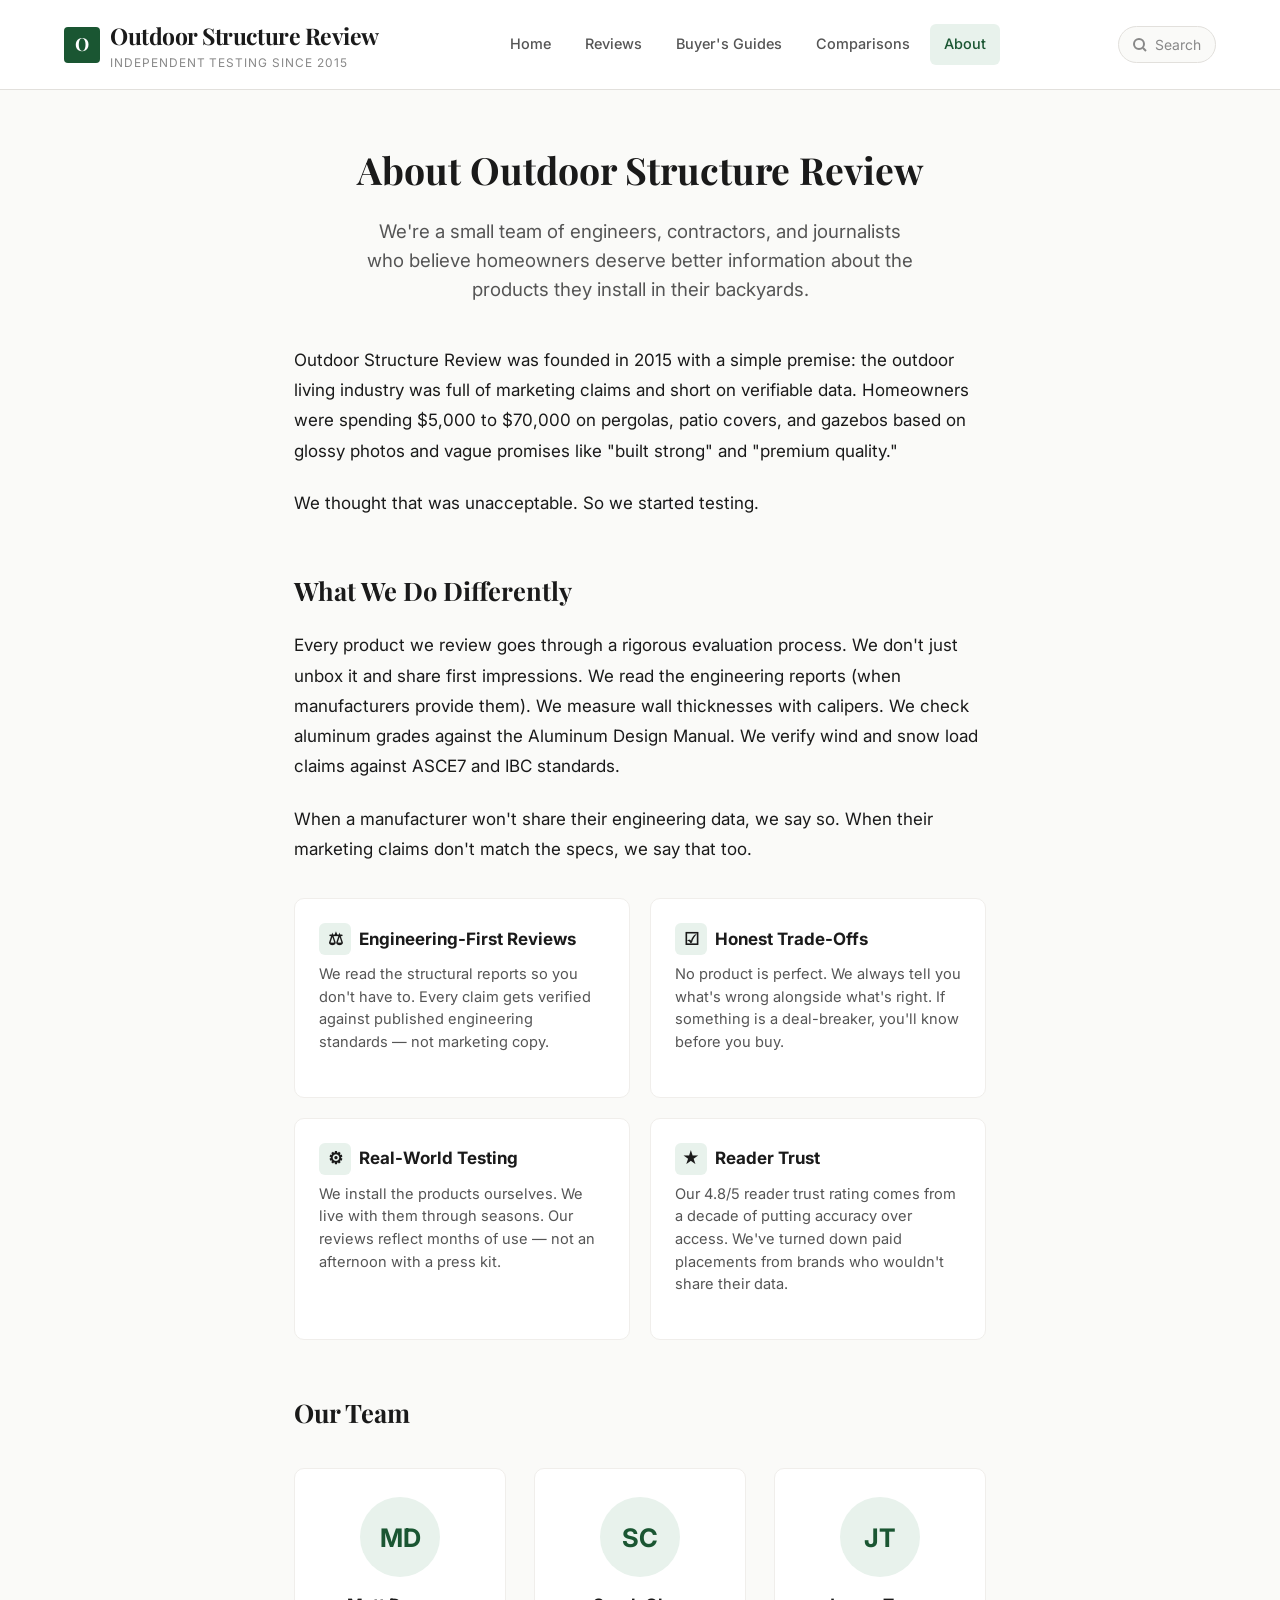
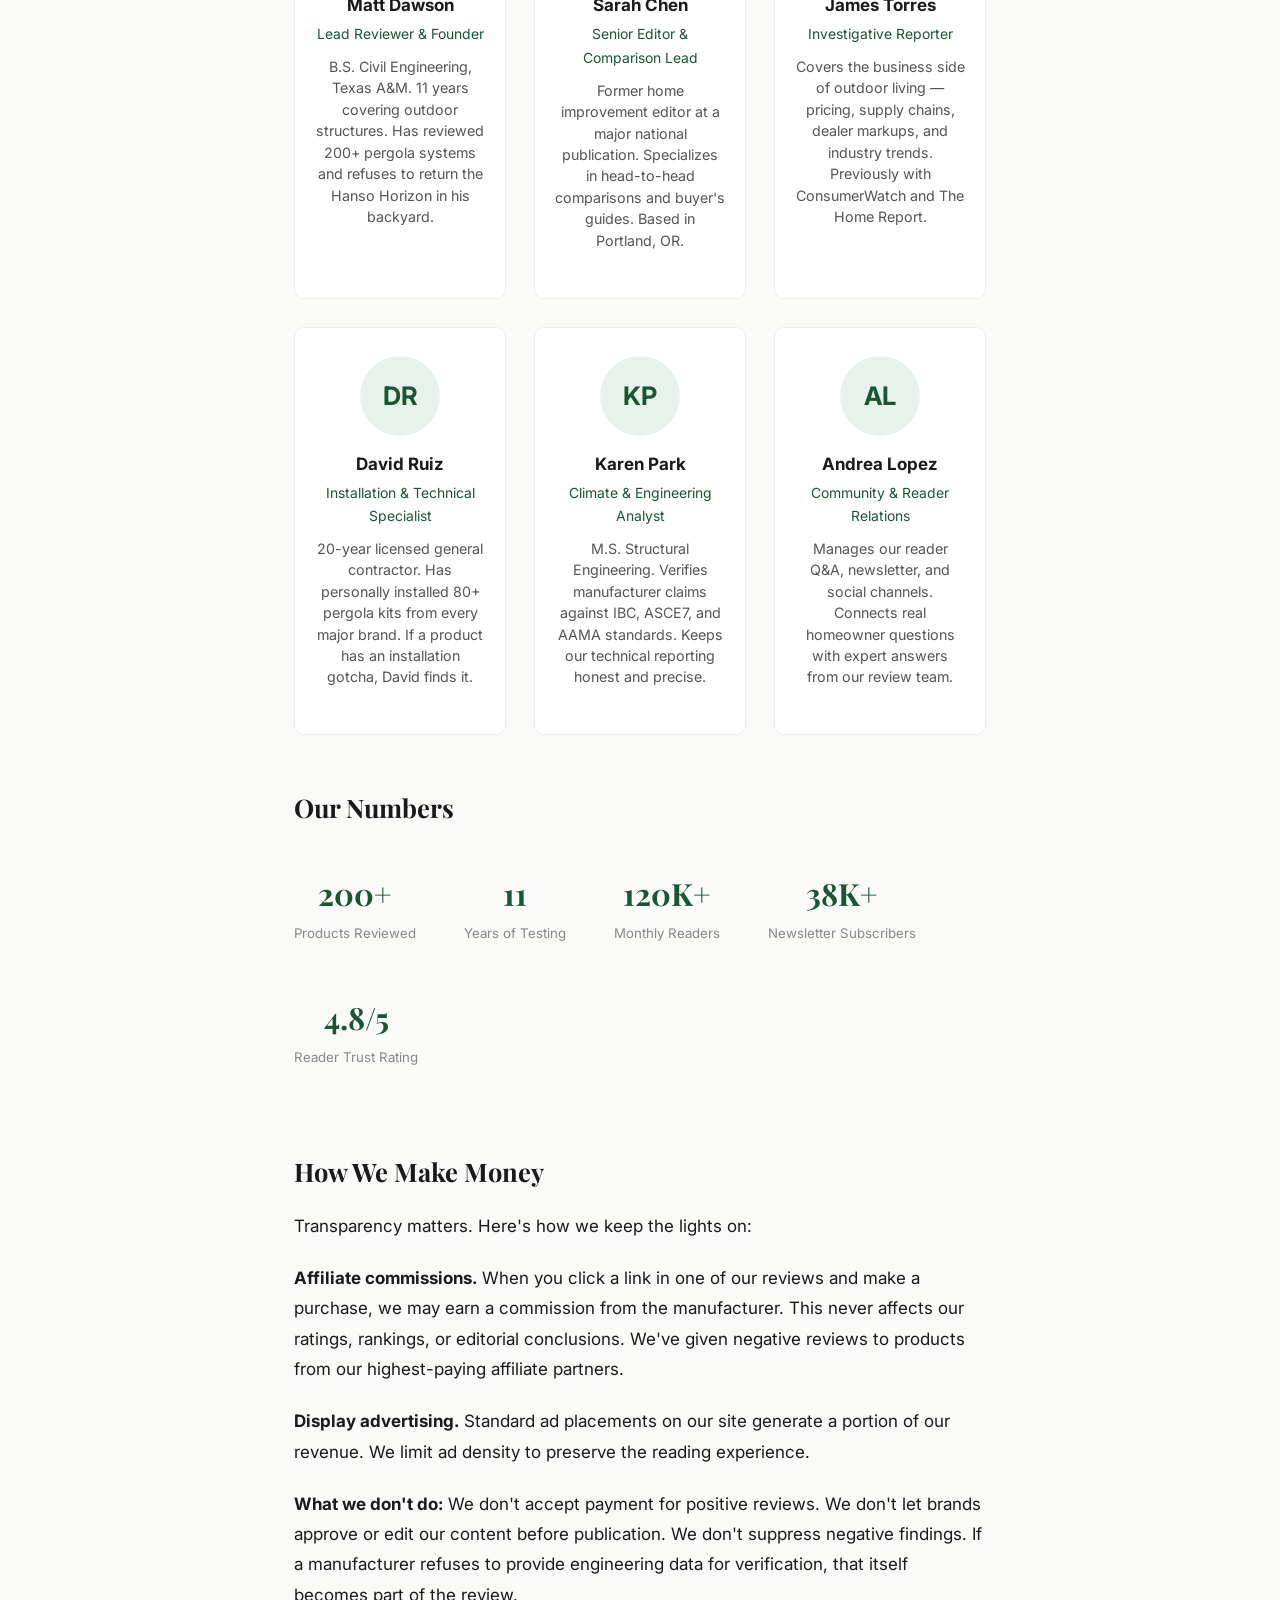
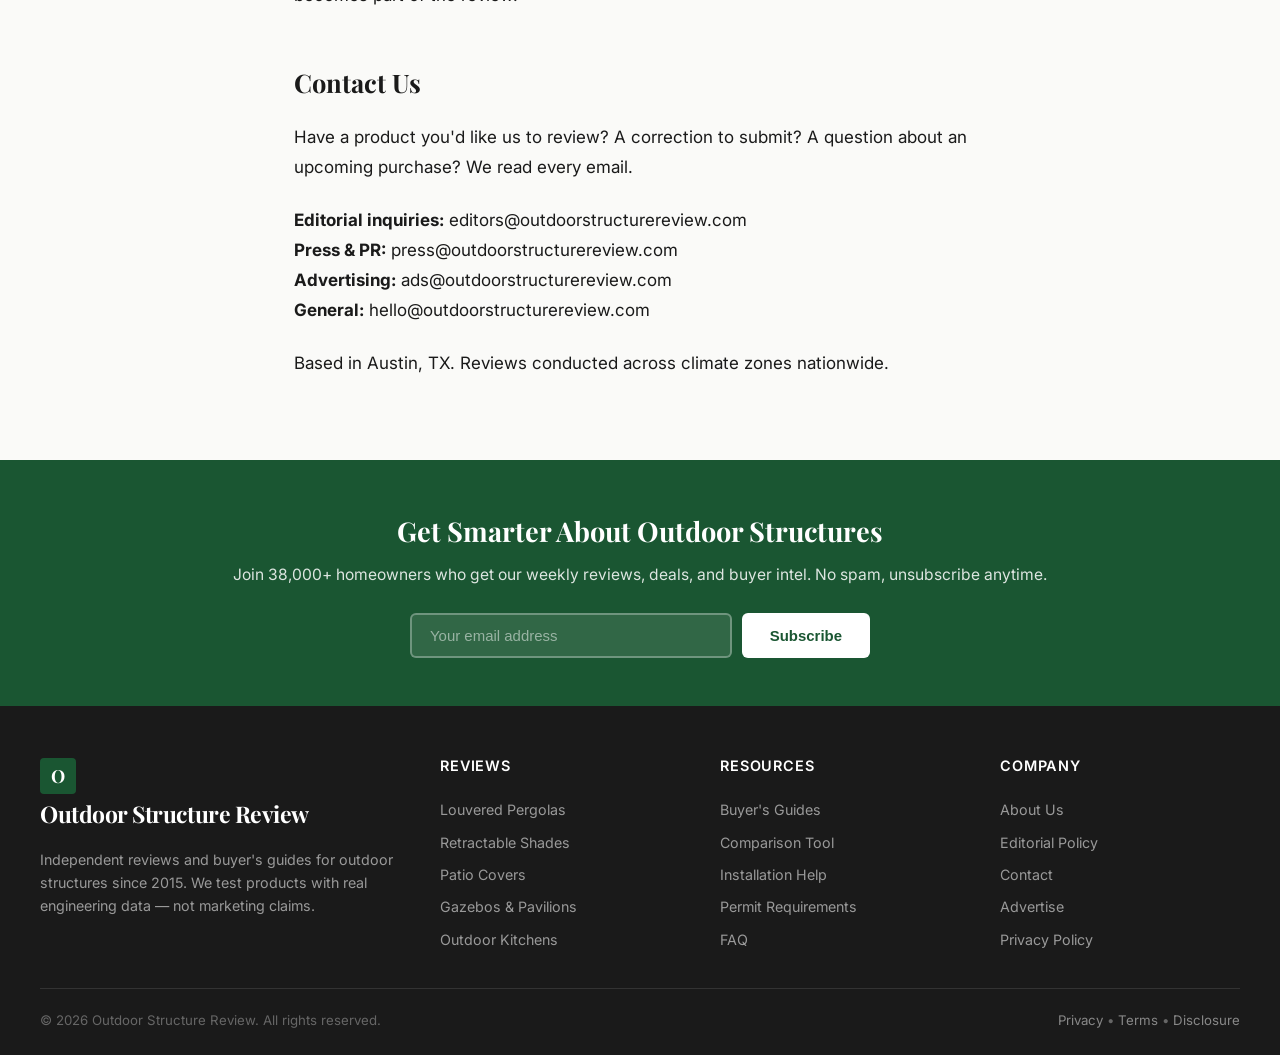
==== about.html @ 2ea015c8 "Hanso Horizon advertorial website" ====
<!DOCTYPE html>
<html lang="en">
<head>
  <meta charset="UTF-8">
  <meta name="viewport" content="width=device-width, initial-scale=1.0">
  <title>About Us — Outdoor Structure Review</title>
  <meta name="description" content="Meet the team behind Outdoor Structure Review. Independent outdoor structure testing and reviews since 2015.">
  <link rel="preconnect" href="https://fonts.googleapis.com">
  <link rel="preconnect" href="https://fonts.gstatic.com" crossorigin>
  <link href="https://fonts.googleapis.com/css2?family=Inter:wght@400;500;600;700&family=Playfair+Display:wght@700;800&display=swap" rel="stylesheet">
  <link rel="stylesheet" href="css/style.css">
  <link rel="icon" href="data:image/svg+xml,<svg xmlns='http://www.w3.org/2000/svg' viewBox='0 0 100 100'><rect width='100' height='100' rx='12' fill='%231a5632'/><text x='50' y='68' font-family='Georgia' font-size='55' font-weight='700' fill='white' text-anchor='middle'>O</text></svg>">
</head>
<body>

<!-- ===== HEADER ===== -->
<header class="site-header">
  <div class="header-top">
    <a href="index.html" class="logo">
      <div class="logo-icon">O</div>
      <div>
        <div class="logo-text">Outdoor Structure Review</div>
        <div class="logo-tagline">Independent Testing Since 2015</div>
      </div>
    </a>
    <nav class="nav-main">
      <a href="index.html">Home</a>
      <a href="reviews/horizon-launch-early-review.html">Reviews</a>
      <a href="#">Buyer's Guides</a>
      <a href="#">Comparisons</a>
      <a href="about.html" class="active">About</a>
    </nav>
    <div class="nav-search">
      <svg width="14" height="14" fill="none" stroke="currentColor" stroke-width="2"><circle cx="6" cy="6" r="5"/><line x1="10" y1="10" x2="13" y2="13"/></svg>
      Search
    </div>
    <button class="hamburger" aria-label="Menu">
      <span></span><span></span><span></span>
    </button>
  </div>
</header>

<!-- ===== PAGE CONTENT ===== -->
<div class="page-header">
  <h1>About Outdoor Structure Review</h1>
  <p class="subtitle">We're a small team of engineers, contractors, and journalists who believe homeowners deserve better information about the products they install in their backyards.</p>
</div>

<div class="page-body">

  <p>Outdoor Structure Review was founded in 2015 with a simple premise: the outdoor living industry was full of marketing claims and short on verifiable data. Homeowners were spending $5,000 to $70,000 on pergolas, patio covers, and gazebos based on glossy photos and vague promises like "built strong" and "premium quality."</p>

  <p>We thought that was unacceptable. So we started testing.</p>

  <h2>What We Do Differently</h2>

  <p>Every product we review goes through a rigorous evaluation process. We don't just unbox it and share first impressions. We read the engineering reports (when manufacturers provide them). We measure wall thicknesses with calipers. We check aluminum grades against the Aluminum Design Manual. We verify wind and snow load claims against ASCE7 and IBC standards.</p>

  <p>When a manufacturer won't share their engineering data, we say so. When their marketing claims don't match the specs, we say that too.</p>

  <div class="values-grid">
    <div class="value-card">
      <h3><div class="value-icon">&#9878;</div> Engineering-First Reviews</h3>
      <p>We read the structural reports so you don't have to. Every claim gets verified against published engineering standards — not marketing copy.</p>
    </div>
    <div class="value-card">
      <h3><div class="value-icon">&#9745;</div> Honest Trade-Offs</h3>
      <p>No product is perfect. We always tell you what's wrong alongside what's right. If something is a deal-breaker, you'll know before you buy.</p>
    </div>
    <div class="value-card">
      <h3><div class="value-icon">&#9881;</div> Real-World Testing</h3>
      <p>We install the products ourselves. We live with them through seasons. Our reviews reflect months of use — not an afternoon with a press kit.</p>
    </div>
    <div class="value-card">
      <h3><div class="value-icon">&#9733;</div> Reader Trust</h3>
      <p>Our 4.8/5 reader trust rating comes from a decade of putting accuracy over access. We've turned down paid placements from brands who wouldn't share their data.</p>
    </div>
  </div>

  <h2>Our Team</h2>

  <div class="team-grid">
    <div class="team-card">
      <div class="team-avatar">MD</div>
      <h3>Matt Dawson</h3>
      <div class="role">Lead Reviewer &amp; Founder</div>
      <p>B.S. Civil Engineering, Texas A&M. 11 years covering outdoor structures. Has reviewed 200+ pergola systems and refuses to return the Hanso Horizon in his backyard.</p>
    </div>
    <div class="team-card">
      <div class="team-avatar">SC</div>
      <h3>Sarah Chen</h3>
      <div class="role">Senior Editor &amp; Comparison Lead</div>
      <p>Former home improvement editor at a major national publication. Specializes in head-to-head comparisons and buyer's guides. Based in Portland, OR.</p>
    </div>
    <div class="team-card">
      <div class="team-avatar">JT</div>
      <h3>James Torres</h3>
      <div class="role">Investigative Reporter</div>
      <p>Covers the business side of outdoor living — pricing, supply chains, dealer markups, and industry trends. Previously with ConsumerWatch and The Home Report.</p>
    </div>
    <div class="team-card">
      <div class="team-avatar">DR</div>
      <h3>David Ruiz</h3>
      <div class="role">Installation &amp; Technical Specialist</div>
      <p>20-year licensed general contractor. Has personally installed 80+ pergola kits from every major brand. If a product has an installation gotcha, David finds it.</p>
    </div>
    <div class="team-card">
      <div class="team-avatar">KP</div>
      <h3>Karen Park</h3>
      <div class="role">Climate &amp; Engineering Analyst</div>
      <p>M.S. Structural Engineering. Verifies manufacturer claims against IBC, ASCE7, and AAMA standards. Keeps our technical reporting honest and precise.</p>
    </div>
    <div class="team-card">
      <div class="team-avatar">AL</div>
      <h3>Andrea Lopez</h3>
      <div class="role">Community &amp; Reader Relations</div>
      <p>Manages our reader Q&A, newsletter, and social channels. Connects real homeowner questions with expert answers from our review team.</p>
    </div>
  </div>

  <h2>Our Numbers</h2>

  <div class="trust-bar" style="padding: 20px 0 30px; justify-content: flex-start;">
    <div class="trust-item">
      <div class="trust-number">200+</div>
      <div class="trust-label">Products Reviewed</div>
    </div>
    <div class="trust-item">
      <div class="trust-number">11</div>
      <div class="trust-label">Years of Testing</div>
    </div>
    <div class="trust-item">
      <div class="trust-number">120K+</div>
      <div class="trust-label">Monthly Readers</div>
    </div>
    <div class="trust-item">
      <div class="trust-number">38K+</div>
      <div class="trust-label">Newsletter Subscribers</div>
    </div>
    <div class="trust-item">
      <div class="trust-number">4.8/5</div>
      <div class="trust-label">Reader Trust Rating</div>
    </div>
  </div>

  <h2>How We Make Money</h2>

  <p>Transparency matters. Here's how we keep the lights on:</p>

  <p><strong>Affiliate commissions.</strong> When you click a link in one of our reviews and make a purchase, we may earn a commission from the manufacturer. This never affects our ratings, rankings, or editorial conclusions. We've given negative reviews to products from our highest-paying affiliate partners.</p>

  <p><strong>Display advertising.</strong> Standard ad placements on our site generate a portion of our revenue. We limit ad density to preserve the reading experience.</p>

  <p><strong>What we don't do:</strong> We don't accept payment for positive reviews. We don't let brands approve or edit our content before publication. We don't suppress negative findings. If a manufacturer refuses to provide engineering data for verification, that itself becomes part of the review.</p>

  <h2>Contact Us</h2>

  <p>Have a product you'd like us to review? A correction to submit? A question about an upcoming purchase? We read every email.</p>

  <p><strong>Editorial inquiries:</strong> editors@outdoorstructurereview.com<br>
  <strong>Press &amp; PR:</strong> press@outdoorstructurereview.com<br>
  <strong>Advertising:</strong> ads@outdoorstructurereview.com<br>
  <strong>General:</strong> hello@outdoorstructurereview.com</p>

  <p>Based in Austin, TX. Reviews conducted across climate zones nationwide.</p>

</div>

<!-- ===== NEWSLETTER ===== -->
<section class="newsletter-banner">
  <h2>Get Smarter About Outdoor Structures</h2>
  <p>Join 38,000+ homeowners who get our weekly reviews, deals, and buyer intel. No spam, unsubscribe anytime.</p>
  <form class="newsletter-form" onsubmit="return false;">
    <input type="email" placeholder="Your email address">
    <button type="submit">Subscribe</button>
  </form>
</section>

<!-- ===== FOOTER ===== -->
<footer class="site-footer">
  <div class="footer-grid">
    <div class="footer-col footer-about">
      <a href="index.html" class="logo">
        <div class="logo-icon">O</div>
        <div class="logo-text">Outdoor Structure Review</div>
      </a>
      <p>Independent reviews and buyer's guides for outdoor structures since 2015. We test products with real engineering data — not marketing claims.</p>
    </div>
    <div class="footer-col">
      <h4>Reviews</h4>
      <a href="reviews/horizon-launch-early-review.html">Louvered Pergolas</a>
      <a href="#">Retractable Shades</a>
      <a href="#">Patio Covers</a>
      <a href="#">Gazebos &amp; Pavilions</a>
      <a href="#">Outdoor Kitchens</a>
    </div>
    <div class="footer-col">
      <h4>Resources</h4>
      <a href="#">Buyer's Guides</a>
      <a href="#">Comparison Tool</a>
      <a href="#">Installation Help</a>
      <a href="#">Permit Requirements</a>
      <a href="#">FAQ</a>
    </div>
    <div class="footer-col">
      <h4>Company</h4>
      <a href="about.html">About Us</a>
      <a href="#">Editorial Policy</a>
      <a href="#">Contact</a>
      <a href="#">Advertise</a>
      <a href="#">Privacy Policy</a>
    </div>
  </div>
  <div class="footer-bottom">
    <span>&copy; 2026 Outdoor Structure Review. All rights reserved.</span>
    <span>
      <a href="#">Privacy</a> &bull;
      <a href="#">Terms</a> &bull;
      <a href="#">Disclosure</a>
    </span>
  </div>
</footer>

</body>
</html>
---- css/style.css ----
/* ===== RESET & BASE ===== */
*, *::before, *::after { box-sizing: border-box; margin: 0; padding: 0; }

:root {
  --color-bg: #fafaf8;
  --color-surface: #ffffff;
  --color-text: #1a1a1a;
  --color-text-secondary: #555;
  --color-text-muted: #888;
  --color-accent: #1a5632;
  --color-accent-light: #e8f2ec;
  --color-accent-hover: #124025;
  --color-border: #e2e0dc;
  --color-border-light: #f0eeeb;
  --color-highlight: #f5f0e6;
  --color-red: #c0392b;
  --font-heading: 'Playfair Display', Georgia, 'Times New Roman', serif;
  --font-body: 'Inter', -apple-system, BlinkMacSystemFont, 'Segoe UI', sans-serif;
  --font-mono: 'JetBrains Mono', 'Fira Code', monospace;
  --max-width: 1200px;
  --content-width: 740px;
  --radius: 6px;
  --shadow-sm: 0 1px 3px rgba(0,0,0,0.06);
  --shadow-md: 0 4px 12px rgba(0,0,0,0.08);
  --shadow-lg: 0 8px 30px rgba(0,0,0,0.1);
  --transition: 0.2s ease;
}

html { font-size: 17px; scroll-behavior: smooth; }

body {
  font-family: var(--font-body);
  color: var(--color-text);
  background: var(--color-bg);
  line-height: 1.7;
  -webkit-font-smoothing: antialiased;
}

a { color: var(--color-accent); text-decoration: none; transition: color var(--transition); }
a:hover { color: var(--color-accent-hover); }

img { max-width: 100%; height: auto; display: block; }

/* ===== HEADER / NAV ===== */
.site-header {
  background: var(--color-surface);
  border-bottom: 1px solid var(--color-border);
  position: sticky;
  top: 0;
  z-index: 100;
}

.header-top {
  max-width: var(--max-width);
  margin: 0 auto;
  display: flex;
  align-items: center;
  justify-content: space-between;
  padding: 16px 24px;
}

.logo {
  display: flex;
  align-items: center;
  gap: 10px;
  text-decoration: none;
  color: var(--color-text);
}

.logo-icon {
  width: 36px;
  height: 36px;
  background: var(--color-accent);
  border-radius: 4px;
  display: flex;
  align-items: center;
  justify-content: center;
  color: white;
  font-weight: 700;
  font-size: 18px;
  font-family: var(--font-heading);
}

.logo-text {
  font-family: var(--font-heading);
  font-size: 1.35rem;
  font-weight: 700;
  letter-spacing: -0.02em;
}

.logo-tagline {
  font-size: 0.7rem;
  color: var(--color-text-muted);
  text-transform: uppercase;
  letter-spacing: 0.08em;
  margin-top: -2px;
}

.nav-main {
  display: flex;
  align-items: center;
  gap: 6px;
}

.nav-main a {
  color: var(--color-text-secondary);
  font-size: 0.85rem;
  font-weight: 500;
  padding: 8px 14px;
  border-radius: var(--radius);
  transition: all var(--transition);
}

.nav-main a:hover,
.nav-main a.active {
  color: var(--color-accent);
  background: var(--color-accent-light);
}

.nav-search {
  display: flex;
  align-items: center;
  gap: 8px;
  background: var(--color-bg);
  border: 1px solid var(--color-border);
  border-radius: 20px;
  padding: 6px 14px;
  font-size: 0.82rem;
  color: var(--color-text-muted);
  cursor: pointer;
  transition: border-color var(--transition);
}

.nav-search:hover { border-color: var(--color-accent); }

.hamburger {
  display: none;
  background: none;
  border: none;
  cursor: pointer;
  padding: 8px;
}

.hamburger span {
  display: block;
  width: 22px;
  height: 2px;
  background: var(--color-text);
  margin: 5px 0;
  transition: all var(--transition);
}

/* category bar */
.category-bar {
  background: var(--color-surface);
  border-bottom: 1px solid var(--color-border-light);
}

.category-bar-inner {
  max-width: var(--max-width);
  margin: 0 auto;
  padding: 0 24px;
  display: flex;
  gap: 0;
  overflow-x: auto;
}

.category-bar a {
  font-size: 0.78rem;
  font-weight: 500;
  color: var(--color-text-muted);
  padding: 10px 16px;
  white-space: nowrap;
  border-bottom: 2px solid transparent;
  transition: all var(--transition);
}

.category-bar a:hover,
.category-bar a.active {
  color: var(--color-accent);
  border-bottom-color: var(--color-accent);
}

/* ===== HERO / FEATURED ===== */
.hero {
  max-width: var(--max-width);
  margin: 0 auto;
  padding: 40px 24px;
}

.hero-grid {
  display: grid;
  grid-template-columns: 1.4fr 1fr;
  gap: 24px;
}

.hero-main {
  position: relative;
  border-radius: 12px;
  overflow: hidden;
  cursor: pointer;
  background: #2a2a2a;
  min-height: 440px;
}

.hero-main .hero-img {
  width: 100%;
  height: 100%;
  object-fit: cover;
  position: absolute;
  top: 0;
  left: 0;
  opacity: 0.7;
  transition: opacity var(--transition);
}

.hero-main:hover .hero-img { opacity: 0.6; }

.hero-main .hero-content {
  position: relative;
  z-index: 1;
  padding: 40px 36px;
  display: flex;
  flex-direction: column;
  justify-content: flex-end;
  height: 100%;
  color: white;
}

.hero-badge {
  display: inline-block;
  background: var(--color-red);
  color: white;
  font-size: 0.68rem;
  font-weight: 700;
  text-transform: uppercase;
  letter-spacing: 0.08em;
  padding: 4px 10px;
  border-radius: 3px;
  margin-bottom: 14px;
  width: fit-content;
}

.hero-badge.green { background: var(--color-accent); }

.hero-main h2 {
  font-family: var(--font-heading);
  font-size: 1.85rem;
  line-height: 1.25;
  margin-bottom: 12px;
  font-weight: 700;
}

.hero-main p {
  font-size: 0.92rem;
  opacity: 0.9;
  line-height: 1.5;
  max-width: 500px;
}

.hero-meta {
  margin-top: 14px;
  font-size: 0.78rem;
  opacity: 0.7;
}

.hero-sidebar {
  display: flex;
  flex-direction: column;
  gap: 24px;
}

.hero-card {
  position: relative;
  border-radius: 12px;
  overflow: hidden;
  cursor: pointer;
  background: #2a2a2a;
  flex: 1;
  min-height: 200px;
}

.hero-card .hero-img {
  width: 100%;
  height: 100%;
  object-fit: cover;
  position: absolute;
  top: 0;
  left: 0;
  opacity: 0.65;
  transition: opacity var(--transition);
}

.hero-card:hover .hero-img { opacity: 0.55; }

.hero-card .hero-content {
  position: relative;
  z-index: 1;
  padding: 24px;
  display: flex;
  flex-direction: column;
  justify-content: flex-end;
  height: 100%;
  color: white;
}

.hero-card h3 {
  font-family: var(--font-heading);
  font-size: 1.15rem;
  line-height: 1.3;
  font-weight: 700;
}

.hero-card .hero-meta {
  margin-top: 8px;
  font-size: 0.75rem;
}

/* ===== SECTION HEADERS ===== */
.section-header {
  max-width: var(--max-width);
  margin: 0 auto;
  padding: 40px 24px 20px;
  display: flex;
  align-items: center;
  justify-content: space-between;
}

.section-header h2 {
  font-family: var(--font-heading);
  font-size: 1.5rem;
  font-weight: 700;
}

.section-header a {
  font-size: 0.82rem;
  font-weight: 600;
}

/* ===== ARTICLE CARDS GRID ===== */
.articles-grid {
  max-width: var(--max-width);
  margin: 0 auto;
  padding: 0 24px 40px;
  display: grid;
  grid-template-columns: repeat(3, 1fr);
  gap: 24px;
}

.article-card {
  background: var(--color-surface);
  border-radius: 10px;
  overflow: hidden;
  border: 1px solid var(--color-border-light);
  transition: all var(--transition);
  cursor: pointer;
}

.article-card:hover {
  box-shadow: var(--shadow-md);
  transform: translateY(-2px);
}

.article-card-img {
  width: 100%;
  height: 200px;
  object-fit: cover;
  background: linear-gradient(135deg, #e8e6e1, #d5d2cc);
}

.article-card-body {
  padding: 20px;
}

.article-card-category {
  font-size: 0.72rem;
  font-weight: 600;
  text-transform: uppercase;
  letter-spacing: 0.06em;
  color: var(--color-accent);
  margin-bottom: 8px;
}

.article-card-body h3 {
  font-family: var(--font-heading);
  font-size: 1.08rem;
  line-height: 1.35;
  margin-bottom: 8px;
  color: var(--color-text);
  font-weight: 700;
}

.article-card-body p {
  font-size: 0.84rem;
  color: var(--color-text-secondary);
  line-height: 1.55;
  margin-bottom: 12px;
}

.article-card-meta {
  display: flex;
  align-items: center;
  gap: 12px;
  font-size: 0.75rem;
  color: var(--color-text-muted);
}

.article-card-meta .author-avatar {
  width: 28px;
  height: 28px;
  border-radius: 50%;
  background: var(--color-accent-light);
  display: flex;
  align-items: center;
  justify-content: center;
  font-size: 0.7rem;
  font-weight: 600;
  color: var(--color-accent);
}

/* ===== NEWSLETTER BANNER ===== */
.newsletter-banner {
  background: var(--color-accent);
  color: white;
  padding: 48px 24px;
  text-align: center;
}

.newsletter-banner h2 {
  font-family: var(--font-heading);
  font-size: 1.6rem;
  margin-bottom: 8px;
}

.newsletter-banner p {
  font-size: 0.92rem;
  opacity: 0.85;
  margin-bottom: 24px;
}

.newsletter-form {
  display: flex;
  gap: 10px;
  justify-content: center;
  max-width: 460px;
  margin: 0 auto;
}

.newsletter-form input {
  flex: 1;
  padding: 12px 18px;
  border: 2px solid rgba(255,255,255,0.3);
  border-radius: var(--radius);
  background: rgba(255,255,255,0.1);
  color: white;
  font-size: 0.88rem;
  outline: none;
  transition: border-color var(--transition);
}

.newsletter-form input::placeholder { color: rgba(255,255,255,0.5); }
.newsletter-form input:focus { border-color: white; }

.newsletter-form button {
  padding: 12px 28px;
  background: white;
  color: var(--color-accent);
  border: none;
  border-radius: var(--radius);
  font-weight: 600;
  font-size: 0.88rem;
  cursor: pointer;
  transition: all var(--transition);
}

.newsletter-form button:hover { background: var(--color-highlight); }

/* ===== TRUST BAR ===== */
.trust-bar {
  max-width: var(--max-width);
  margin: 0 auto;
  padding: 32px 24px;
  display: flex;
  justify-content: center;
  gap: 48px;
  flex-wrap: wrap;
}

.trust-item {
  text-align: center;
}

.trust-item .trust-number {
  font-family: var(--font-heading);
  font-size: 1.8rem;
  font-weight: 700;
  color: var(--color-accent);
}

.trust-item .trust-label {
  font-size: 0.78rem;
  color: var(--color-text-muted);
  margin-top: 2px;
}

/* ===== FOOTER ===== */
.site-footer {
  background: #1a1a1a;
  color: #ccc;
  padding: 48px 24px 24px;
}

.footer-grid {
  max-width: var(--max-width);
  margin: 0 auto;
  display: grid;
  grid-template-columns: 1.5fr 1fr 1fr 1fr;
  gap: 40px;
  padding-bottom: 32px;
  border-bottom: 1px solid #333;
}

.footer-col h4 {
  color: white;
  font-size: 0.85rem;
  font-weight: 600;
  text-transform: uppercase;
  letter-spacing: 0.06em;
  margin-bottom: 16px;
}

.footer-col p {
  font-size: 0.84rem;
  line-height: 1.6;
  color: #999;
}

.footer-col a {
  display: block;
  color: #999;
  font-size: 0.84rem;
  padding: 4px 0;
  transition: color var(--transition);
}

.footer-col a:hover { color: white; }

.footer-about .logo {
  margin-bottom: 12px;
}

.footer-about .logo .logo-icon { background: var(--color-accent); }
.footer-about .logo .logo-text { color: white; }

.footer-bottom {
  max-width: var(--max-width);
  margin: 0 auto;
  padding-top: 20px;
  display: flex;
  justify-content: space-between;
  align-items: center;
  font-size: 0.78rem;
  color: #666;
}

.footer-bottom a { color: #888; }
.footer-bottom a:hover { color: white; }

/* ===== ARTICLE PAGE ===== */
.article-header {
  max-width: var(--content-width);
  margin: 0 auto;
  padding: 48px 24px 0;
}

.article-breadcrumb {
  font-size: 0.78rem;
  color: var(--color-text-muted);
  margin-bottom: 20px;
}

.article-breadcrumb a { color: var(--color-text-muted); }
.article-breadcrumb a:hover { color: var(--color-accent); }

.article-category-tag {
  display: inline-block;
  background: var(--color-accent-light);
  color: var(--color-accent);
  font-size: 0.72rem;
  font-weight: 700;
  text-transform: uppercase;
  letter-spacing: 0.06em;
  padding: 5px 12px;
  border-radius: 3px;
  margin-bottom: 16px;
}

.article-header h1 {
  font-family: var(--font-heading);
  font-size: 2.4rem;
  line-height: 1.2;
  font-weight: 700;
  margin-bottom: 18px;
  letter-spacing: -0.01em;
}

.article-subtitle {
  font-size: 1.15rem;
  color: var(--color-text-secondary);
  line-height: 1.5;
  margin-bottom: 24px;
}

.article-author-bar {
  display: flex;
  align-items: center;
  gap: 14px;
  padding: 20px 0;
  border-top: 1px solid var(--color-border-light);
  border-bottom: 1px solid var(--color-border-light);
  margin-bottom: 32px;
}

.article-author-avatar {
  width: 48px;
  height: 48px;
  border-radius: 50%;
  background: var(--color-accent-light);
  display: flex;
  align-items: center;
  justify-content: center;
  font-weight: 700;
  color: var(--color-accent);
  font-size: 1rem;
}

.article-author-info .name {
  font-weight: 600;
  font-size: 0.92rem;
}

.article-author-info .details {
  font-size: 0.8rem;
  color: var(--color-text-muted);
}

.article-share {
  margin-left: auto;
  display: flex;
  gap: 8px;
}

.share-btn {
  width: 36px;
  height: 36px;
  border-radius: 50%;
  border: 1px solid var(--color-border);
  display: flex;
  align-items: center;
  justify-content: center;
  color: var(--color-text-muted);
  font-size: 0.8rem;
  cursor: pointer;
  transition: all var(--transition);
  background: none;
}

.share-btn:hover {
  border-color: var(--color-accent);
  color: var(--color-accent);
  background: var(--color-accent-light);
}

/* Article body content */
.article-body {
  max-width: var(--content-width);
  margin: 0 auto;
  padding: 0 24px 60px;
}

.article-body p {
  margin-bottom: 1.3em;
  font-size: 1rem;
  line-height: 1.78;
}

.article-body h2 {
  font-family: var(--font-heading);
  font-size: 1.65rem;
  margin-top: 2.5em;
  margin-bottom: 0.7em;
  font-weight: 700;
  line-height: 1.25;
}

.article-body h3 {
  font-family: var(--font-heading);
  font-size: 1.25rem;
  margin-top: 2em;
  margin-bottom: 0.5em;
  font-weight: 700;
}

.article-body ul, .article-body ol {
  margin-bottom: 1.3em;
  padding-left: 1.5em;
}

.article-body li {
  margin-bottom: 0.5em;
  line-height: 1.65;
}

.article-body strong { font-weight: 600; }

.article-body blockquote {
  border-left: 3px solid var(--color-accent);
  padding: 16px 24px;
  margin: 1.5em 0;
  background: var(--color-accent-light);
  border-radius: 0 var(--radius) var(--radius) 0;
  font-style: italic;
  color: var(--color-text-secondary);
}

/* tables */
.article-body table {
  width: 100%;
  border-collapse: collapse;
  margin: 1.5em 0;
  font-size: 0.88rem;
}

.article-body thead { background: var(--color-accent); color: white; }
.article-body th {
  padding: 12px 14px;
  text-align: left;
  font-weight: 600;
  font-size: 0.82rem;
}

.article-body td {
  padding: 11px 14px;
  border-bottom: 1px solid var(--color-border-light);
}

.article-body tbody tr:hover { background: var(--color-accent-light); }
.article-body tbody tr:nth-child(even) { background: var(--color-bg); }
.article-body tbody tr:nth-child(even):hover { background: var(--color-accent-light); }

.winner-cell { color: var(--color-accent); font-weight: 600; }

/* image placeholders */
.article-img {
  width: 100%;
  border-radius: 10px;
  margin: 1.5em 0 0.5em;
  overflow: hidden;
  background: linear-gradient(135deg, #e8e6e1, #d5d2cc);
  border: 1px solid var(--color-border-light);
}

.article-img .img-placeholder {
  display: flex;
  align-items: center;
  justify-content: center;
  min-height: 320px;
  padding: 40px;
  text-align: center;
  color: #888;
  font-size: 0.88rem;
  font-style: italic;
}

.article-img-caption {
  font-size: 0.82rem;
  color: var(--color-text-muted);
  font-style: italic;
  margin-bottom: 1.5em;
  line-height: 1.5;
}

/* CTA boxes */
.article-cta {
  background: var(--color-accent);
  color: white;
  padding: 28px 32px;
  border-radius: 10px;
  margin: 2em 0;
  text-align: center;
}

.article-cta a {
  color: white;
  font-weight: 700;
  font-size: 1.05rem;
  text-decoration: underline;
  text-underline-offset: 4px;
}

.article-cta a:hover { opacity: 0.85; }

.article-cta p {
  margin-bottom: 0.5em !important;
  font-size: 0.88rem !important;
  opacity: 0.85;
}

/* disclosure */
.article-disclosure {
  background: var(--color-highlight);
  border: 1px solid var(--color-border);
  border-radius: var(--radius);
  padding: 20px 24px;
  margin: 2em 0;
  font-size: 0.84rem;
  color: var(--color-text-secondary);
  line-height: 1.6;
}

/* author bio at end */
.author-bio {
  display: flex;
  gap: 20px;
  align-items: flex-start;
  background: var(--color-surface);
  border: 1px solid var(--color-border);
  border-radius: 10px;
  padding: 28px;
  margin-top: 2em;
}

.author-bio-avatar {
  width: 72px;
  height: 72px;
  border-radius: 50%;
  background: var(--color-accent-light);
  display: flex;
  align-items: center;
  justify-content: center;
  font-weight: 700;
  color: var(--color-accent);
  font-size: 1.3rem;
  flex-shrink: 0;
}

.author-bio h4 {
  font-size: 1rem;
  margin-bottom: 4px;
}

.author-bio p {
  font-size: 0.86rem !important;
  color: var(--color-text-secondary);
  line-height: 1.55 !important;
  margin-bottom: 0 !important;
}

/* ===== ABOUT PAGE ===== */
.page-header {
  max-width: var(--content-width);
  margin: 0 auto;
  padding: 48px 24px 0;
  text-align: center;
}

.page-header h1 {
  font-family: var(--font-heading);
  font-size: 2.2rem;
  margin-bottom: 16px;
}

.page-header .subtitle {
  font-size: 1.1rem;
  color: var(--color-text-secondary);
  line-height: 1.55;
  max-width: 560px;
  margin: 0 auto;
}

.page-body {
  max-width: var(--content-width);
  margin: 0 auto;
  padding: 40px 24px 60px;
}

.page-body p {
  margin-bottom: 1.3em;
  line-height: 1.78;
}

.page-body h2 {
  font-family: var(--font-heading);
  font-size: 1.5rem;
  margin-top: 2em;
  margin-bottom: 0.7em;
}

.team-grid {
  display: grid;
  grid-template-columns: repeat(3, 1fr);
  gap: 28px;
  margin: 2em 0;
}

.team-card {
  text-align: center;
  padding: 28px 20px;
  background: var(--color-surface);
  border: 1px solid var(--color-border-light);
  border-radius: 10px;
}

.team-avatar {
  width: 80px;
  height: 80px;
  border-radius: 50%;
  background: var(--color-accent-light);
  display: flex;
  align-items: center;
  justify-content: center;
  font-weight: 700;
  color: var(--color-accent);
  font-size: 1.5rem;
  margin: 0 auto 14px;
}

.team-card h3 { font-size: 1rem; margin-bottom: 2px; }
.team-card .role { font-size: 0.82rem; color: var(--color-accent); margin-bottom: 10px; }
.team-card p { font-size: 0.84rem; color: var(--color-text-secondary); line-height: 1.5; }

/* values */
.values-grid {
  display: grid;
  grid-template-columns: repeat(2, 1fr);
  gap: 20px;
  margin: 2em 0;
}

.value-card {
  padding: 24px;
  background: var(--color-surface);
  border: 1px solid var(--color-border-light);
  border-radius: 10px;
}

.value-card h3 {
  font-size: 1rem;
  margin-bottom: 8px;
  display: flex;
  align-items: center;
  gap: 8px;
}

.value-icon {
  width: 32px;
  height: 32px;
  border-radius: 6px;
  background: var(--color-accent-light);
  display: flex;
  align-items: center;
  justify-content: center;
  font-size: 1rem;
}

.value-card p { font-size: 0.86rem; color: var(--color-text-secondary); line-height: 1.55; }

/* ===== RESPONSIVE ===== */
@media (max-width: 900px) {
  .hero-grid {
    grid-template-columns: 1fr;
  }

  .hero-sidebar {
    flex-direction: row;
  }

  .hero-card { min-height: 160px; }

  .articles-grid {
    grid-template-columns: repeat(2, 1fr);
  }

  .footer-grid {
    grid-template-columns: repeat(2, 1fr);
  }

  .team-grid {
    grid-template-columns: repeat(2, 1fr);
  }
}

@media (max-width: 650px) {
  html { font-size: 16px; }

  .nav-main, .nav-search { display: none; }
  .hamburger { display: block; }

  .category-bar-inner { padding: 0 16px; }

  .hero { padding: 24px 16px; }
  .hero-main { min-height: 300px; }
  .hero-main h2 { font-size: 1.45rem; }

  .hero-sidebar { flex-direction: column; }

  .articles-grid {
    grid-template-columns: 1fr;
    padding: 0 16px 32px;
  }

  .article-header { padding: 32px 16px 0; }
  .article-header h1 { font-size: 1.75rem; }
  .article-body { padding: 0 16px 40px; }

  .newsletter-form { flex-direction: column; }

  .footer-grid { grid-template-columns: 1fr; gap: 28px; }
  .footer-bottom { flex-direction: column; gap: 8px; text-align: center; }

  .team-grid { grid-template-columns: 1fr; }
  .values-grid { grid-template-columns: 1fr; }

  .trust-bar { gap: 28px; }

  .article-author-bar { flex-wrap: wrap; }
  .article-share { margin-left: 0; }
}
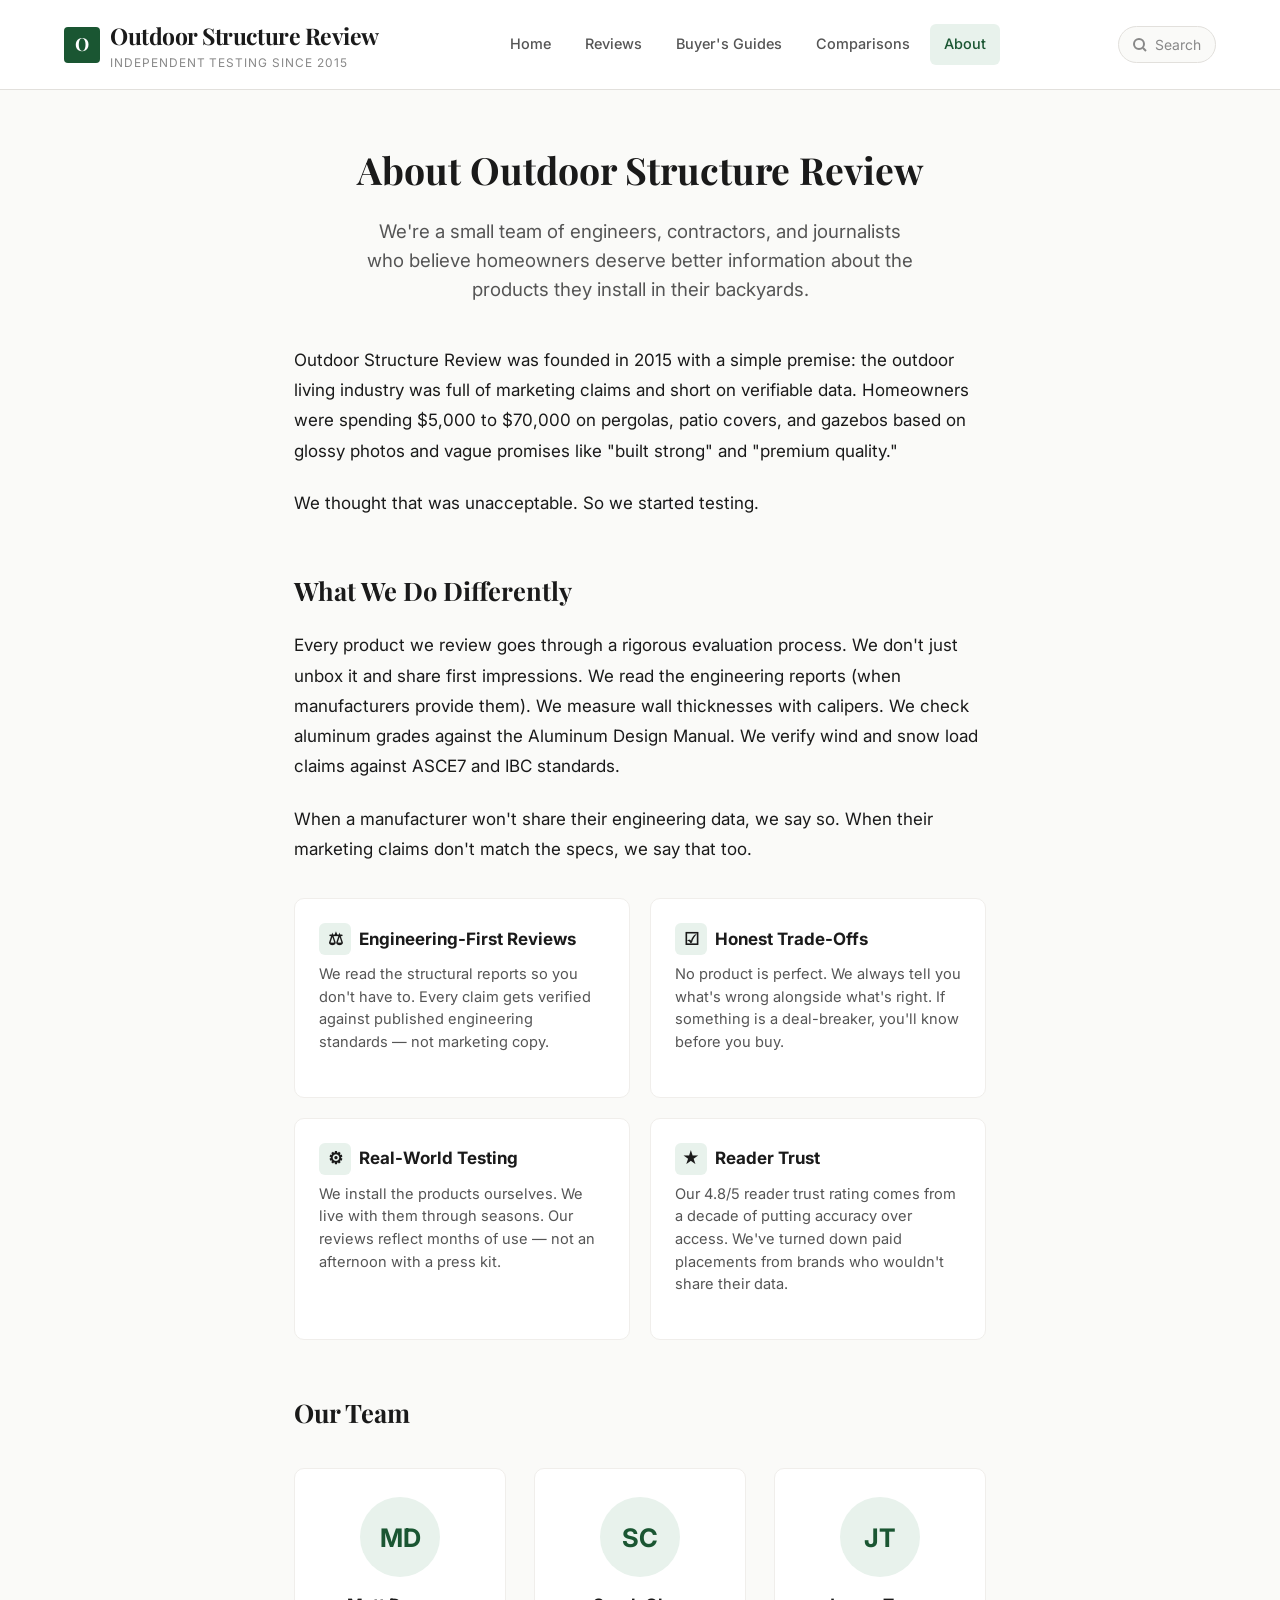
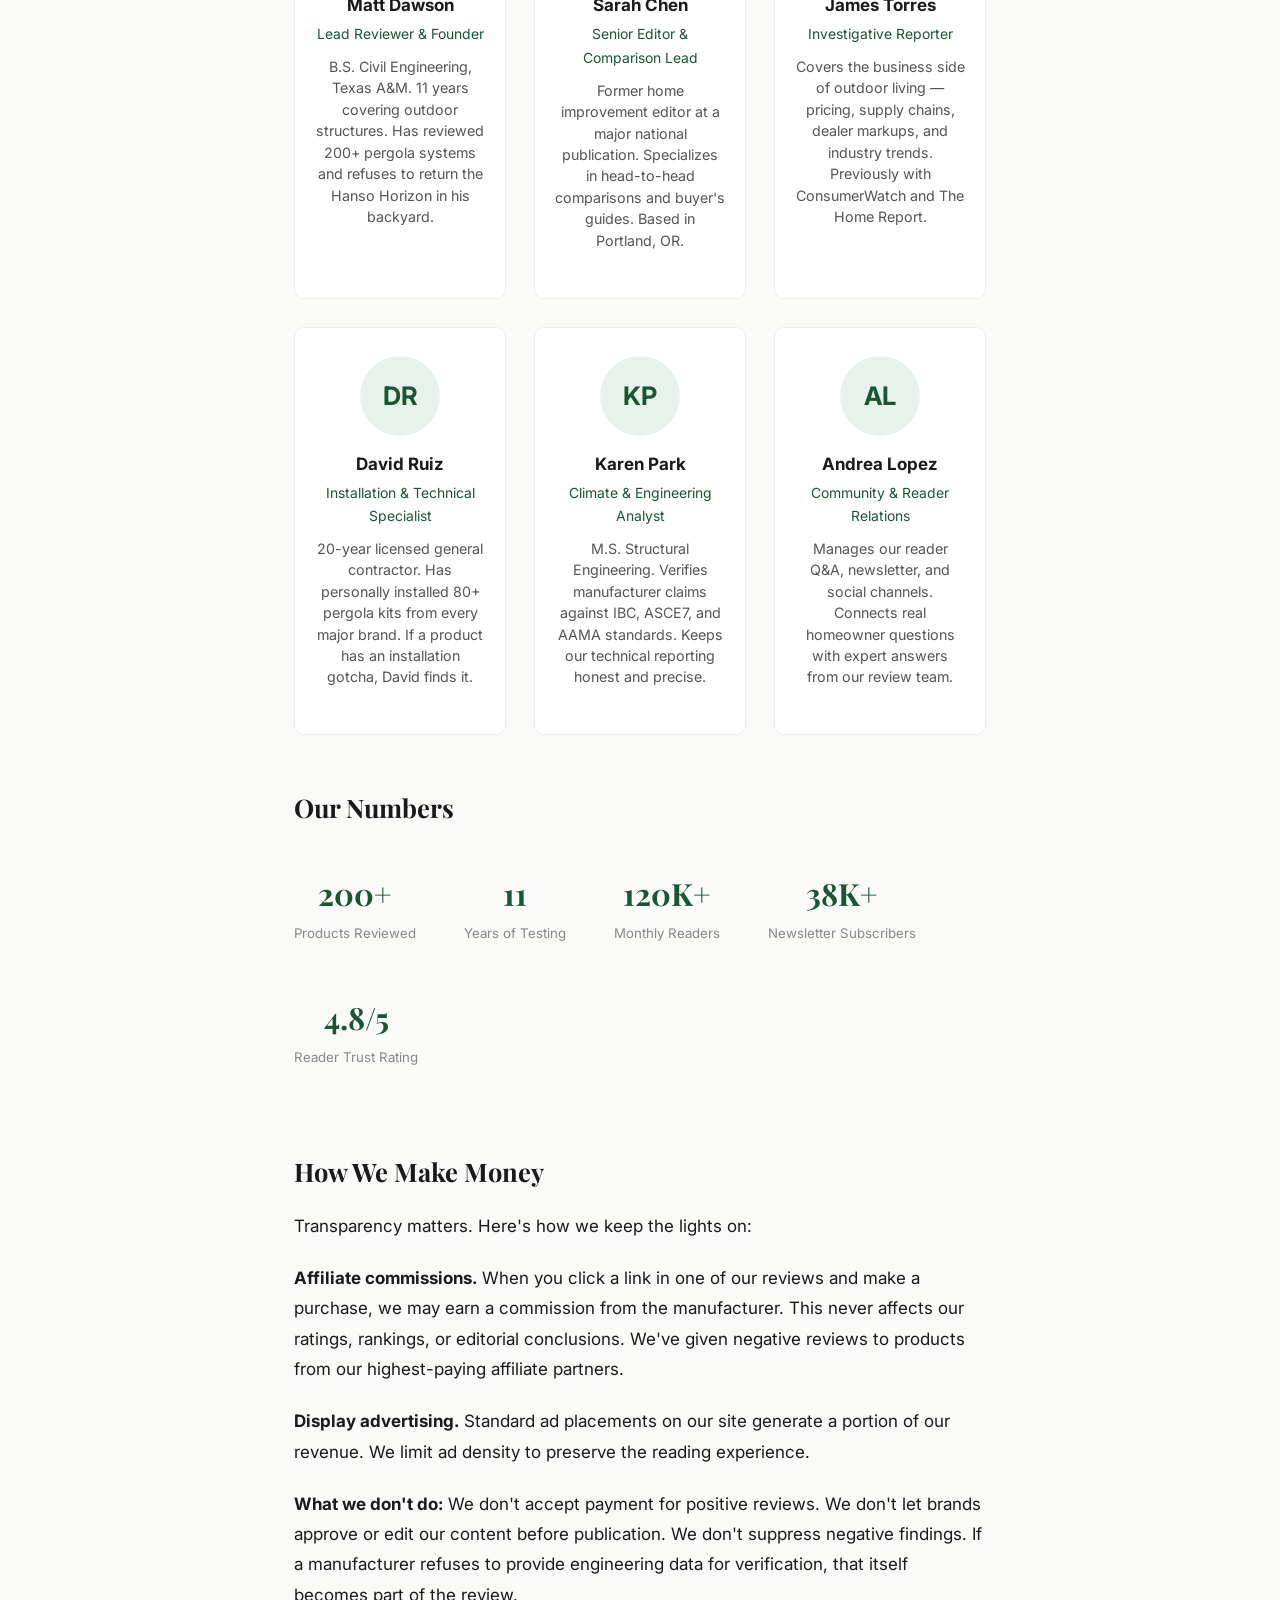
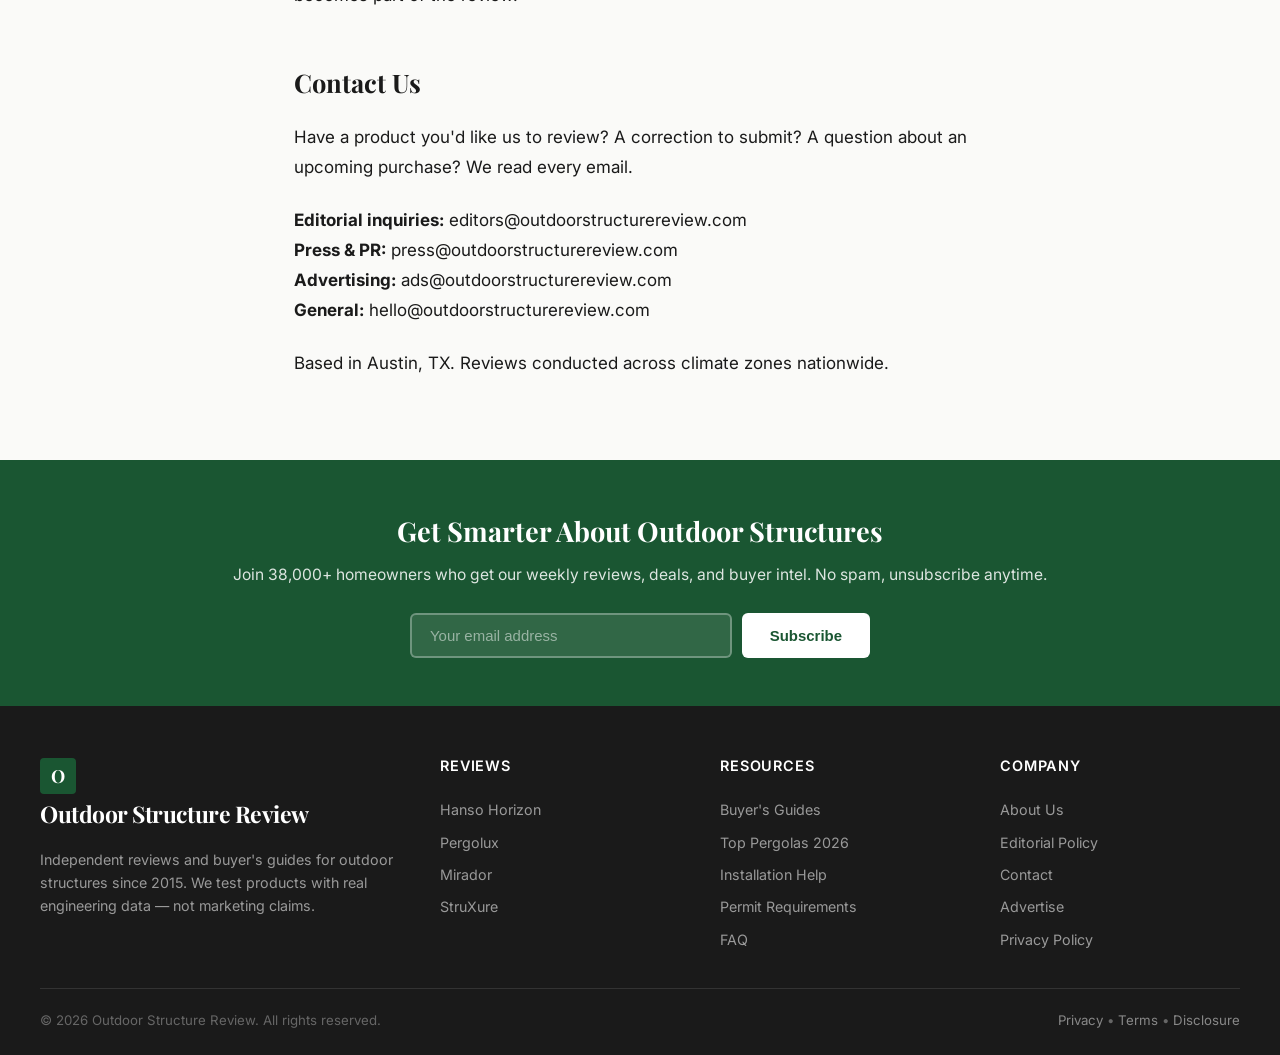
==== commit c488f3f0: "Add Pergolux, Mirador, StruXure reviews and Top 5 Pergolas ranking page - Pergolux review: covers al" ====
--- a/about.html
+++ b/about.html
@@ -188,16 +188,15 @@
     </div>
     <div class="footer-col">
       <h4>Reviews</h4>
-      <a href="reviews/horizon-launch-early-review.html">Louvered Pergolas</a>
-      <a href="#">Retractable Shades</a>
-      <a href="#">Patio Covers</a>
-      <a href="#">Gazebos &amp; Pavilions</a>
-      <a href="#">Outdoor Kitchens</a>
+      <a href="reviews/horizon-launch-early-review.html">Hanso Horizon</a>
+      <a href="reviews/pergolux-review.html">Pergolux</a>
+      <a href="reviews/mirador-review.html">Mirador</a>
+      <a href="reviews/struxure-review.html">StruXure</a>
     </div>
     <div class="footer-col">
       <h4>Resources</h4>
       <a href="#">Buyer's Guides</a>
-      <a href="#">Comparison Tool</a>
+      <a href="top-pergolas-2026.html">Top Pergolas 2026</a>
       <a href="#">Installation Help</a>
       <a href="#">Permit Requirements</a>
       <a href="#">FAQ</a>
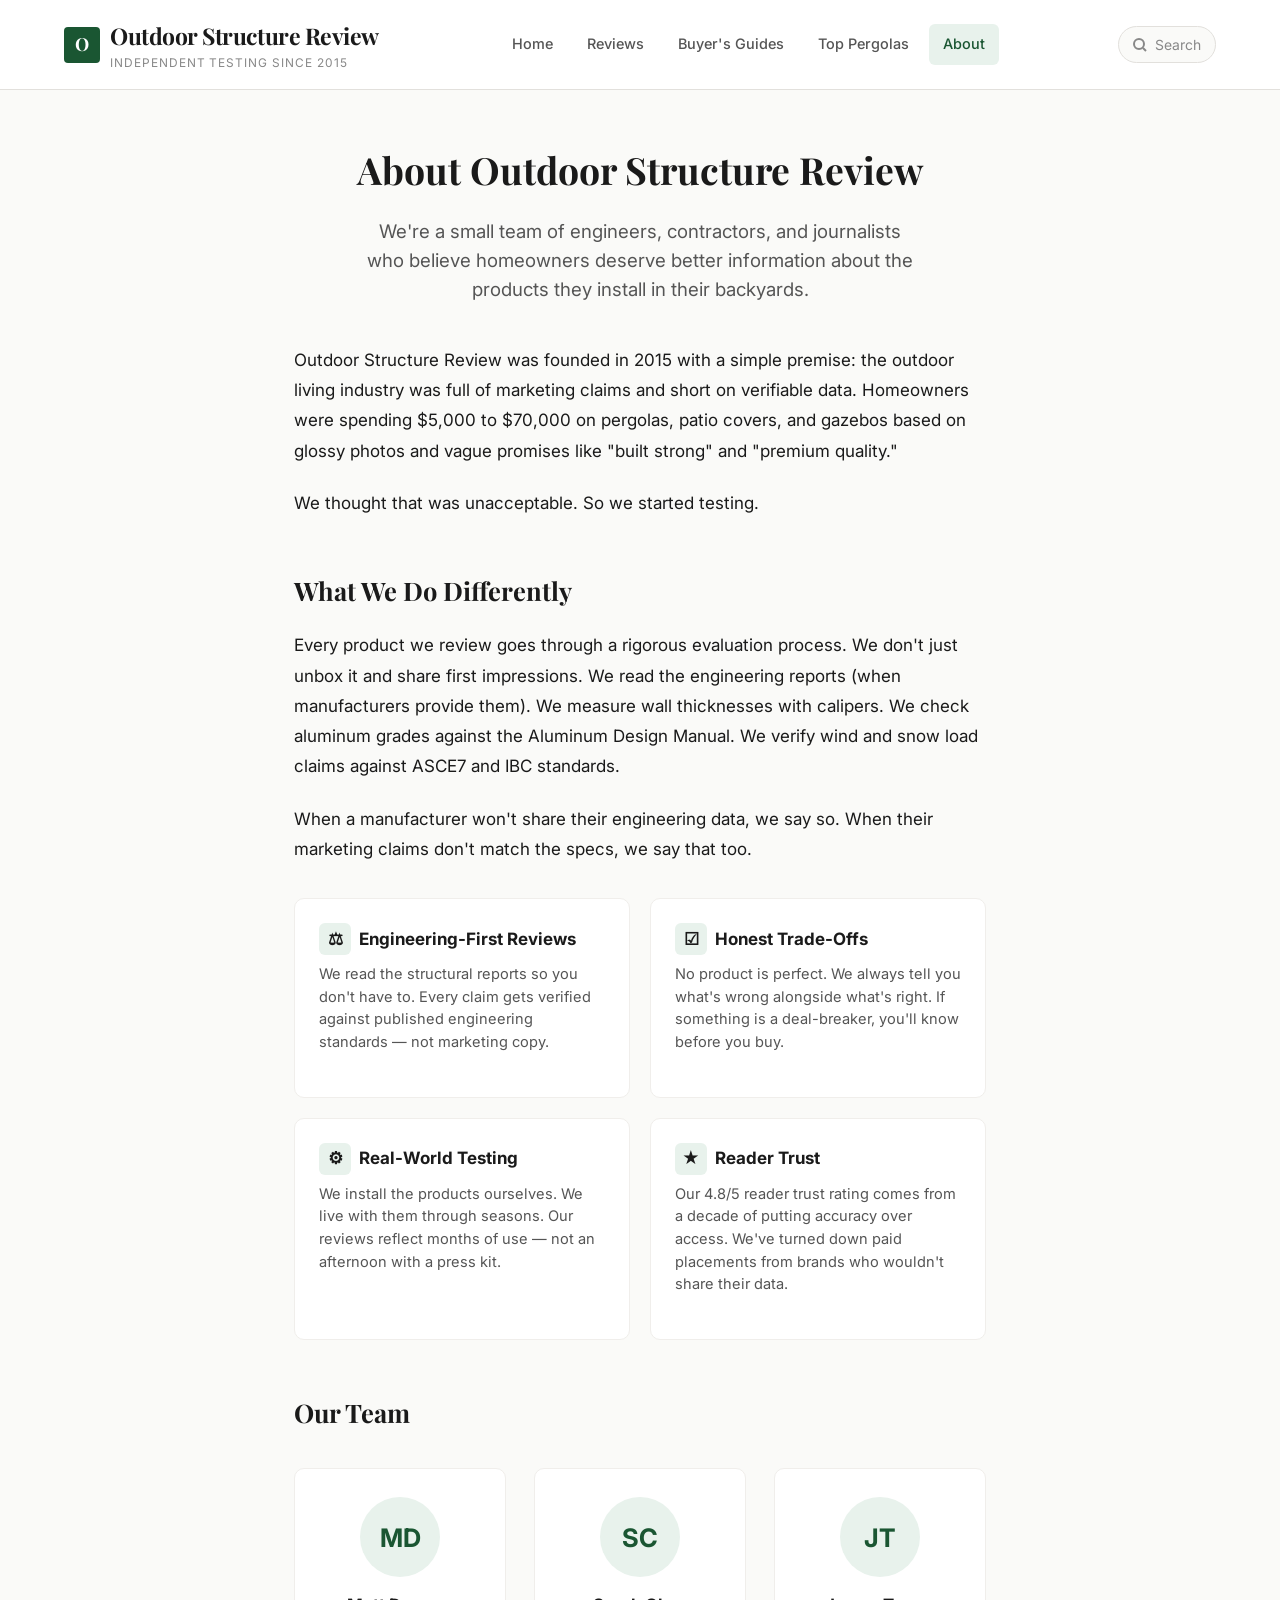
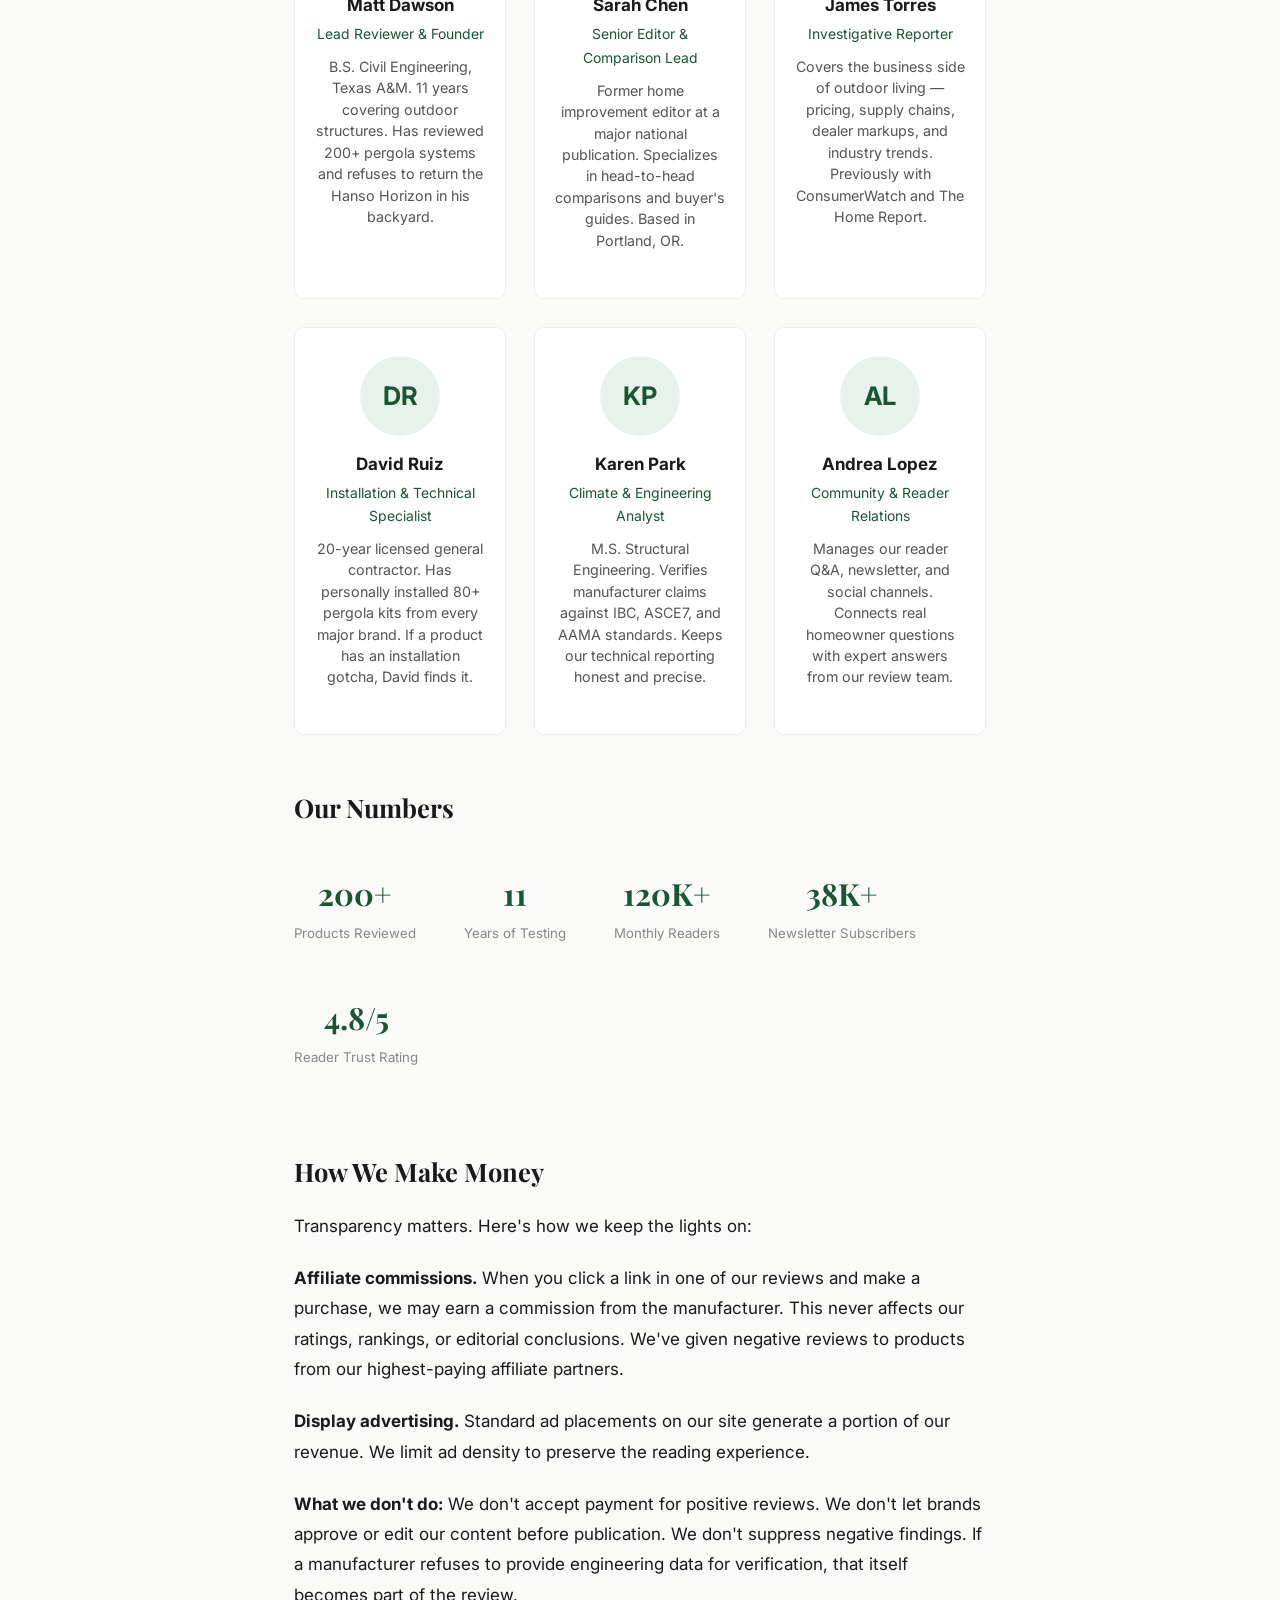
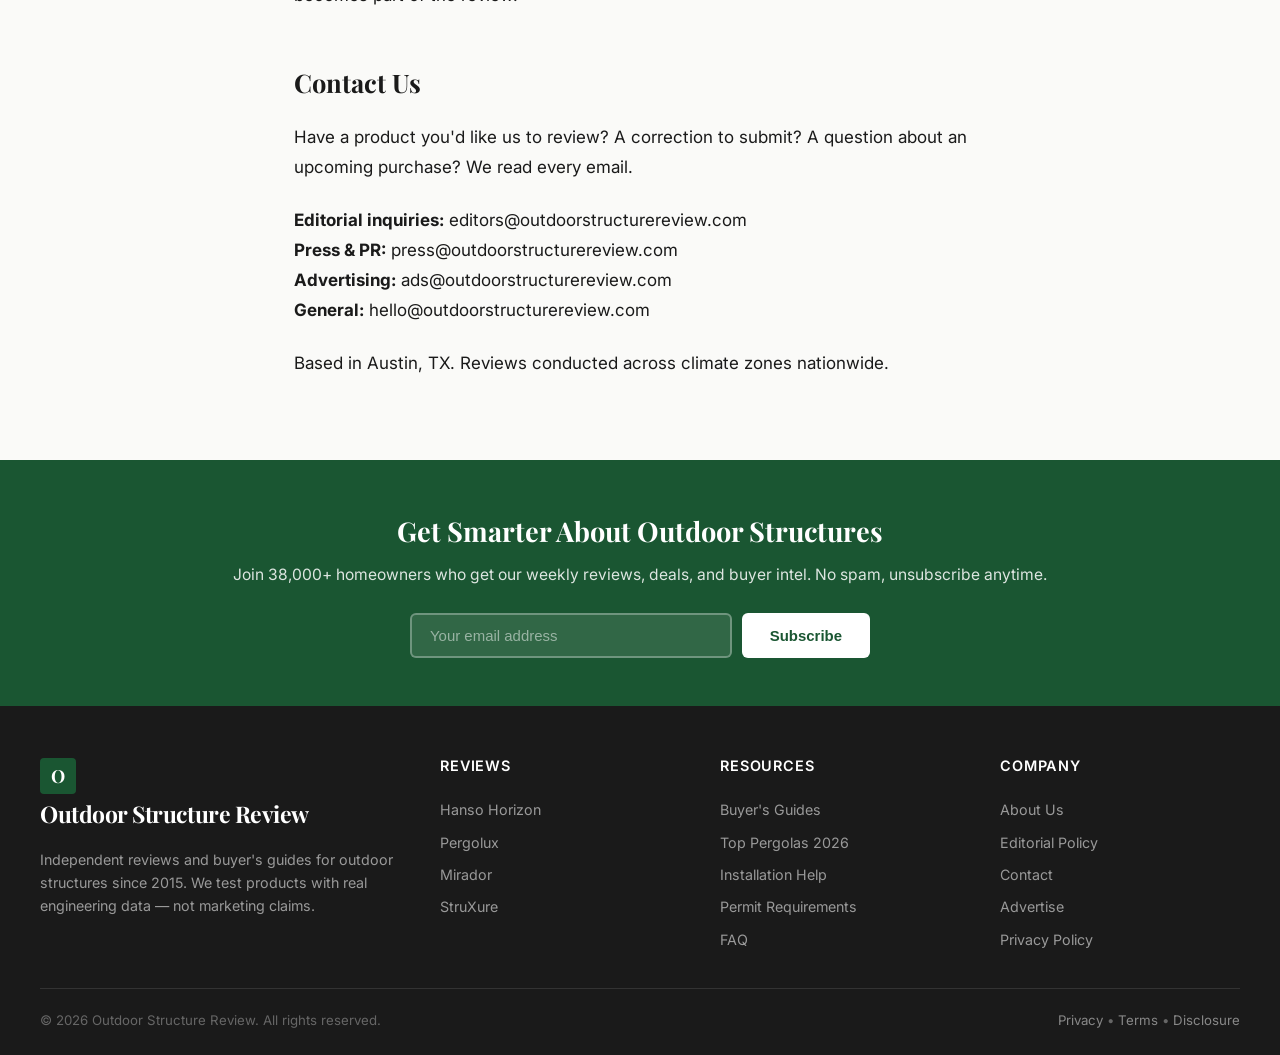
==== commit 9360cada: "Fix nav links, add mobile table scroll support - All nav menus now link to real pages (Buyer's Guide" ====
--- a/about.html
+++ b/about.html
@@ -26,8 +26,8 @@
     <nav class="nav-main">
       <a href="index.html">Home</a>
       <a href="reviews/horizon-launch-early-review.html">Reviews</a>
-      <a href="#">Buyer's Guides</a>
-      <a href="#">Comparisons</a>
+      <a href="top-pergolas-2026.html">Buyer's Guides</a>
+      <a href="top-pergolas-2026.html">Top Pergolas</a>
       <a href="about.html" class="active">About</a>
     </nav>
     <div class="nav-search">
--- a/css/style.css
+++ b/css/style.css
@@ -723,12 +723,25 @@
   color: var(--color-text-secondary);
 }
 
+/* table wrapper for mobile scroll */
+.table-wrap {
+  width: 100%;
+  overflow-x: auto;
+  -webkit-overflow-scrolling: touch;
+  margin: 1.5em 0;
+}
+
+.table-wrap table {
+  margin: 0;
+}
+
 /* tables */
 .article-body table {
   width: 100%;
   border-collapse: collapse;
   margin: 1.5em 0;
   font-size: 0.88rem;
+  min-width: 540px;
 }
 
 .article-body thead { background: var(--color-accent); color: white; }
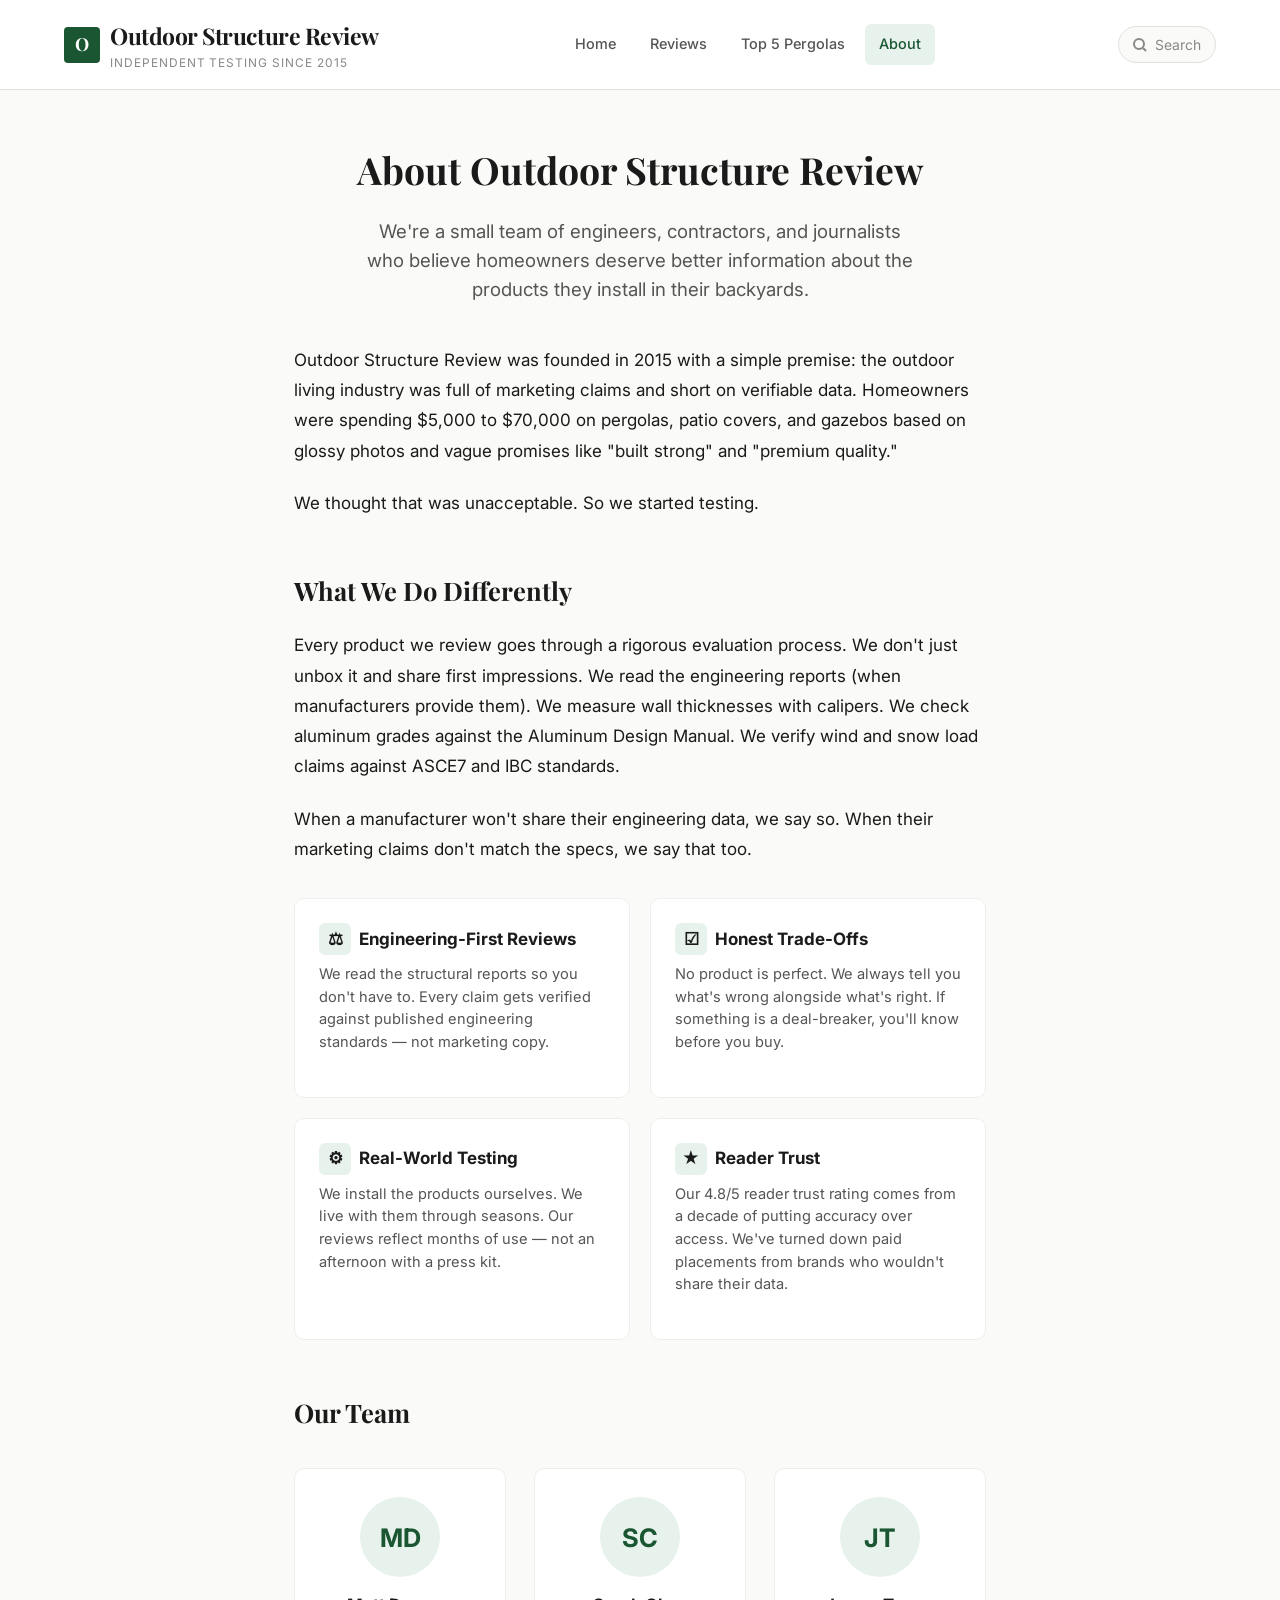
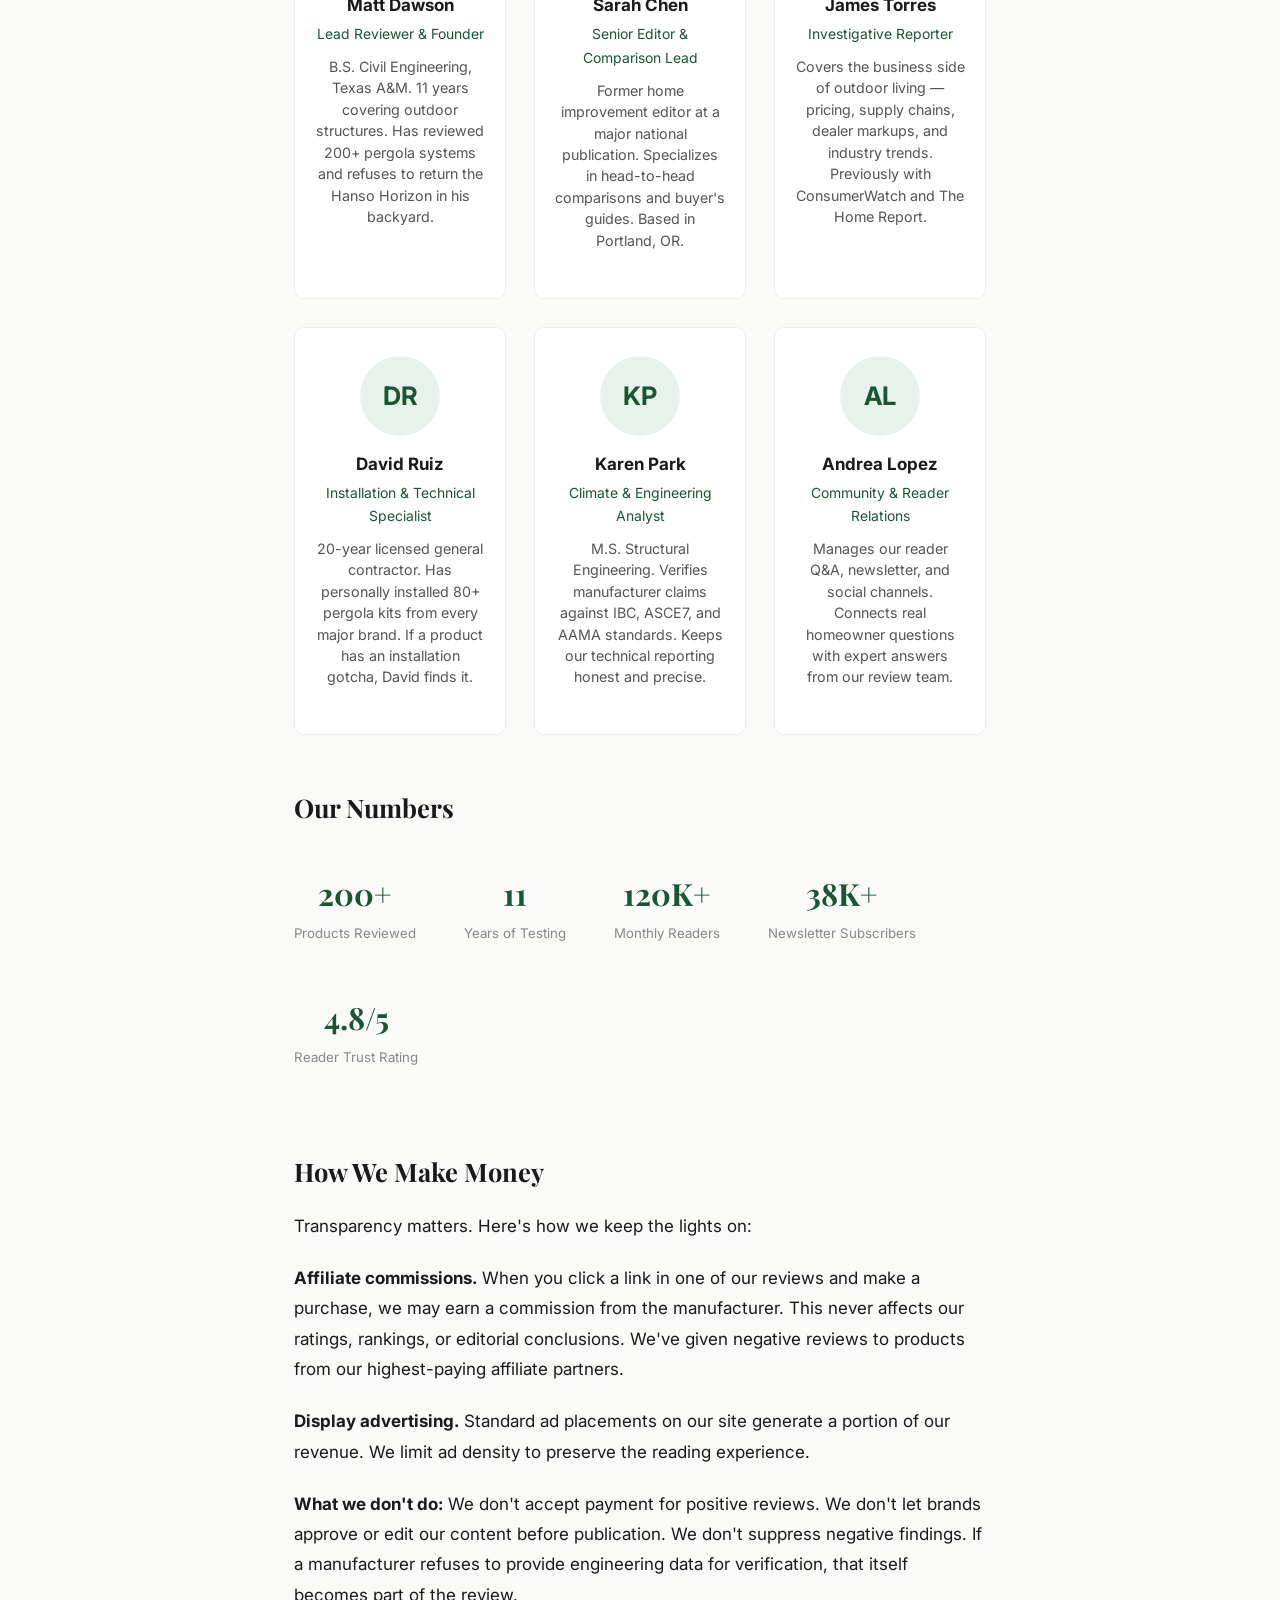
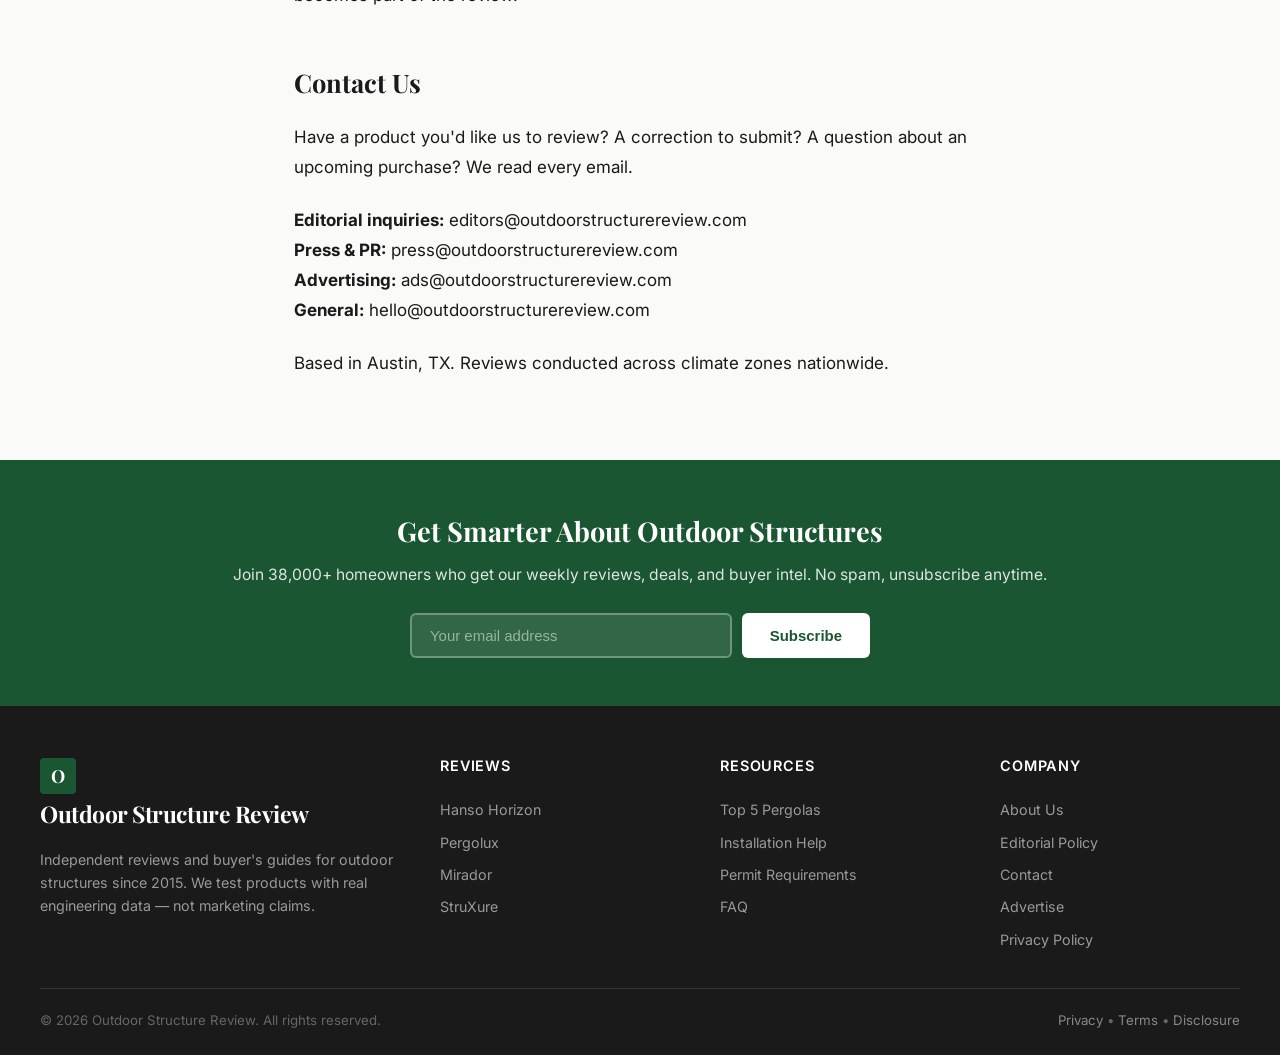
==== commit ada886cd: "Upgrade CTAs with gradient design, add #1 recommendation banners, cache-bust CSS - Redesigned .artic" ====
--- a/about.html
+++ b/about.html
@@ -8,7 +8,7 @@
   <link rel="preconnect" href="https://fonts.googleapis.com">
   <link rel="preconnect" href="https://fonts.gstatic.com" crossorigin>
   <link href="https://fonts.googleapis.com/css2?family=Inter:wght@400;500;600;700&family=Playfair+Display:wght@700;800&display=swap" rel="stylesheet">
-  <link rel="stylesheet" href="css/style.css">
+  <link rel="stylesheet" href="css/style.css?v=2">
   <link rel="icon" href="data:image/svg+xml,<svg xmlns='http://www.w3.org/2000/svg' viewBox='0 0 100 100'><rect width='100' height='100' rx='12' fill='%231a5632'/><text x='50' y='68' font-family='Georgia' font-size='55' font-weight='700' fill='white' text-anchor='middle'>O</text></svg>">
 </head>
 <body>
@@ -26,8 +26,7 @@
     <nav class="nav-main">
       <a href="index.html">Home</a>
       <a href="reviews/horizon-launch-early-review.html">Reviews</a>
-      <a href="top-pergolas-2026.html">Buyer's Guides</a>
-      <a href="top-pergolas-2026.html">Top Pergolas</a>
+      <a href="top-pergolas-2026.html">Top 5 Pergolas</a>
       <a href="about.html" class="active">About</a>
     </nav>
     <div class="nav-search">
@@ -195,8 +194,7 @@
     </div>
     <div class="footer-col">
       <h4>Resources</h4>
-      <a href="#">Buyer's Guides</a>
-      <a href="top-pergolas-2026.html">Top Pergolas 2026</a>
+      <a href="top-pergolas-2026.html">Top 5 Pergolas</a>
       <a href="#">Installation Help</a>
       <a href="#">Permit Requirements</a>
       <a href="#">FAQ</a>
--- a/css/style.css
+++ b/css/style.css
@@ -795,28 +795,123 @@
 
 /* CTA boxes */
 .article-cta {
-  background: var(--color-accent);
+  background: linear-gradient(135deg, #1a5632, #0d3a1f);
   color: white;
+  padding: 32px 36px;
+  border-radius: 12px;
+  margin: 2.5em 0;
+  text-align: center;
+  box-shadow: 0 4px 20px rgba(26, 86, 50, 0.3);
+  border: 1px solid rgba(255,255,255,0.1);
+  position: relative;
+  overflow: hidden;
+}
+
+.article-cta::before {
+  content: '';
+  position: absolute;
+  top: 0; left: 0; right: 0;
+  height: 3px;
+  background: linear-gradient(90deg, #4ecdc4, #45b7aa, #4ecdc4);
+}
+
+.article-cta a {
+  display: inline-block;
+  color: #1a5632;
+  background: white;
+  font-weight: 700;
+  font-size: 1.05rem;
+  text-decoration: none;
+  padding: 14px 32px;
+  border-radius: 8px;
+  transition: all 0.2s ease;
+  box-shadow: 0 2px 8px rgba(0,0,0,0.15);
+}
+
+.article-cta a:hover {
+  background: #f0faf5;
+  transform: translateY(-1px);
+  box-shadow: 0 4px 16px rgba(0,0,0,0.2);
+}
+
+.article-cta p {
+  margin-bottom: 0.8em !important;
+  font-size: 0.92rem !important;
+  opacity: 0.9;
+  letter-spacing: 0.01em;
+}
+
+/* #1 Recommendation banner */
+.recommend-banner {
+  background: linear-gradient(135deg, #f0faf5, #e0f2eb);
+  border: 2px solid #1a5632;
+  border-radius: 12px;
   padding: 28px 32px;
-  border-radius: 10px;
-  margin: 2em 0;
-  text-align: center;
-}
-
-.article-cta a {
+  margin: 2.5em 0;
+  display: flex;
+  align-items: center;
+  gap: 20px;
+}
+
+.recommend-banner .recommend-badge {
+  background: #1a5632;
   color: white;
-  font-weight: 700;
-  font-size: 1.05rem;
-  text-decoration: underline;
-  text-underline-offset: 4px;
-}
-
-.article-cta a:hover { opacity: 0.85; }
-
-.article-cta p {
-  margin-bottom: 0.5em !important;
-  font-size: 0.88rem !important;
-  opacity: 0.85;
+  font-family: var(--font-heading);
+  font-size: 1.6rem;
+  font-weight: 800;
+  width: 56px;
+  height: 56px;
+  border-radius: 50%;
+  display: flex;
+  align-items: center;
+  justify-content: center;
+  flex-shrink: 0;
+}
+
+.recommend-banner .recommend-content {
+  flex: 1;
+}
+
+.recommend-banner .recommend-content h4 {
+  font-family: var(--font-heading);
+  font-size: 1.15rem;
+  margin-bottom: 4px;
+  color: var(--color-text);
+}
+
+.recommend-banner .recommend-content p {
+  font-size: 0.88rem;
+  color: var(--color-text-secondary);
+  margin-bottom: 0;
+  line-height: 1.5;
+}
+
+.recommend-banner .recommend-link {
+  background: #1a5632;
+  color: white;
+  padding: 10px 20px;
+  border-radius: 6px;
+  font-weight: 600;
+  font-size: 0.88rem;
+  text-decoration: none;
+  white-space: nowrap;
+  transition: all 0.2s ease;
+}
+
+.recommend-banner .recommend-link:hover {
+  background: #124025;
+  transform: translateY(-1px);
+}
+
+@media (max-width: 600px) {
+  .recommend-banner {
+    flex-direction: column;
+    text-align: center;
+  }
+  .recommend-banner .recommend-link {
+    width: 100%;
+    text-align: center;
+  }
 }
 
 /* disclosure */
@@ -1009,6 +1104,11 @@
   .nav-main, .nav-search { display: none; }
   .hamburger { display: block; }
 
+  .header-top { padding: 12px 16px; }
+  .logo-icon { width: 28px; height: 28px; font-size: 14px; }
+  .logo-text { font-size: 1rem; }
+  .logo-tagline { font-size: 0.6rem; }
+
   .category-bar-inner { padding: 0 16px; }
 
   .hero { padding: 24px 16px; }
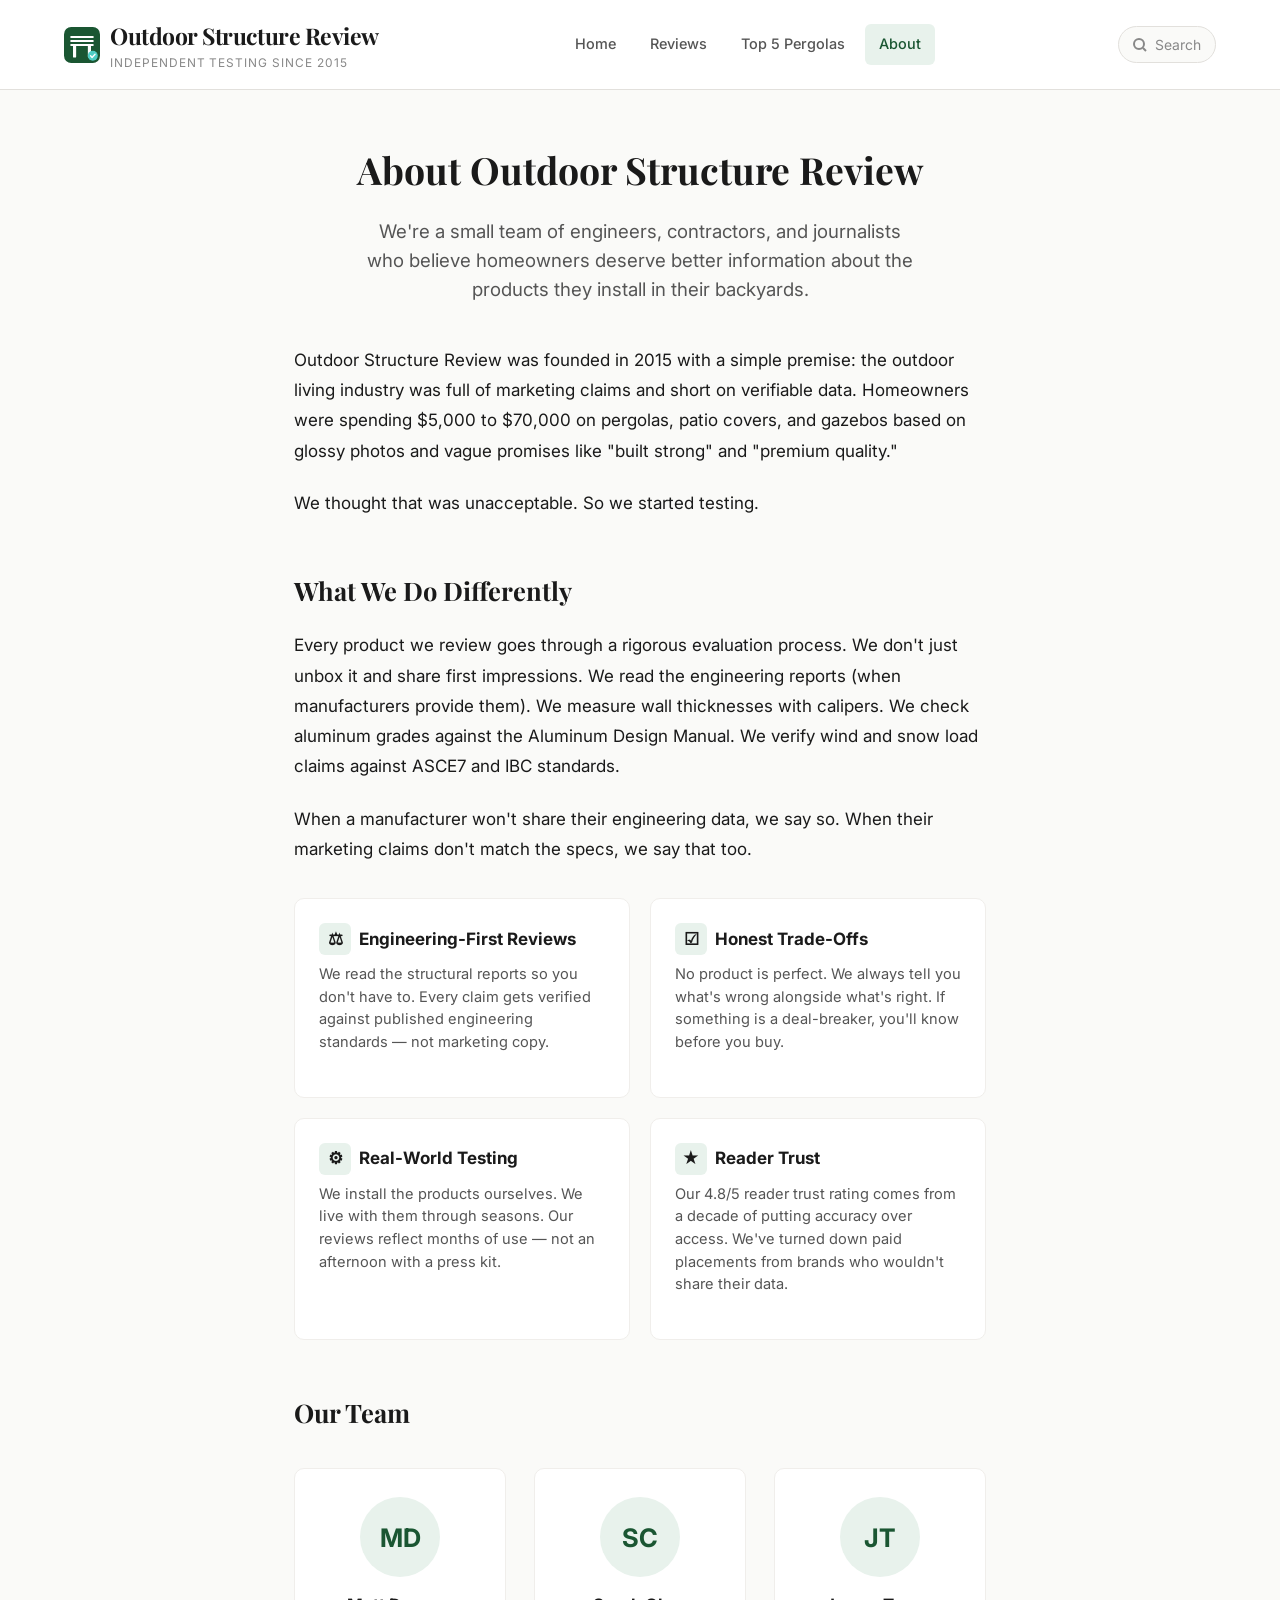
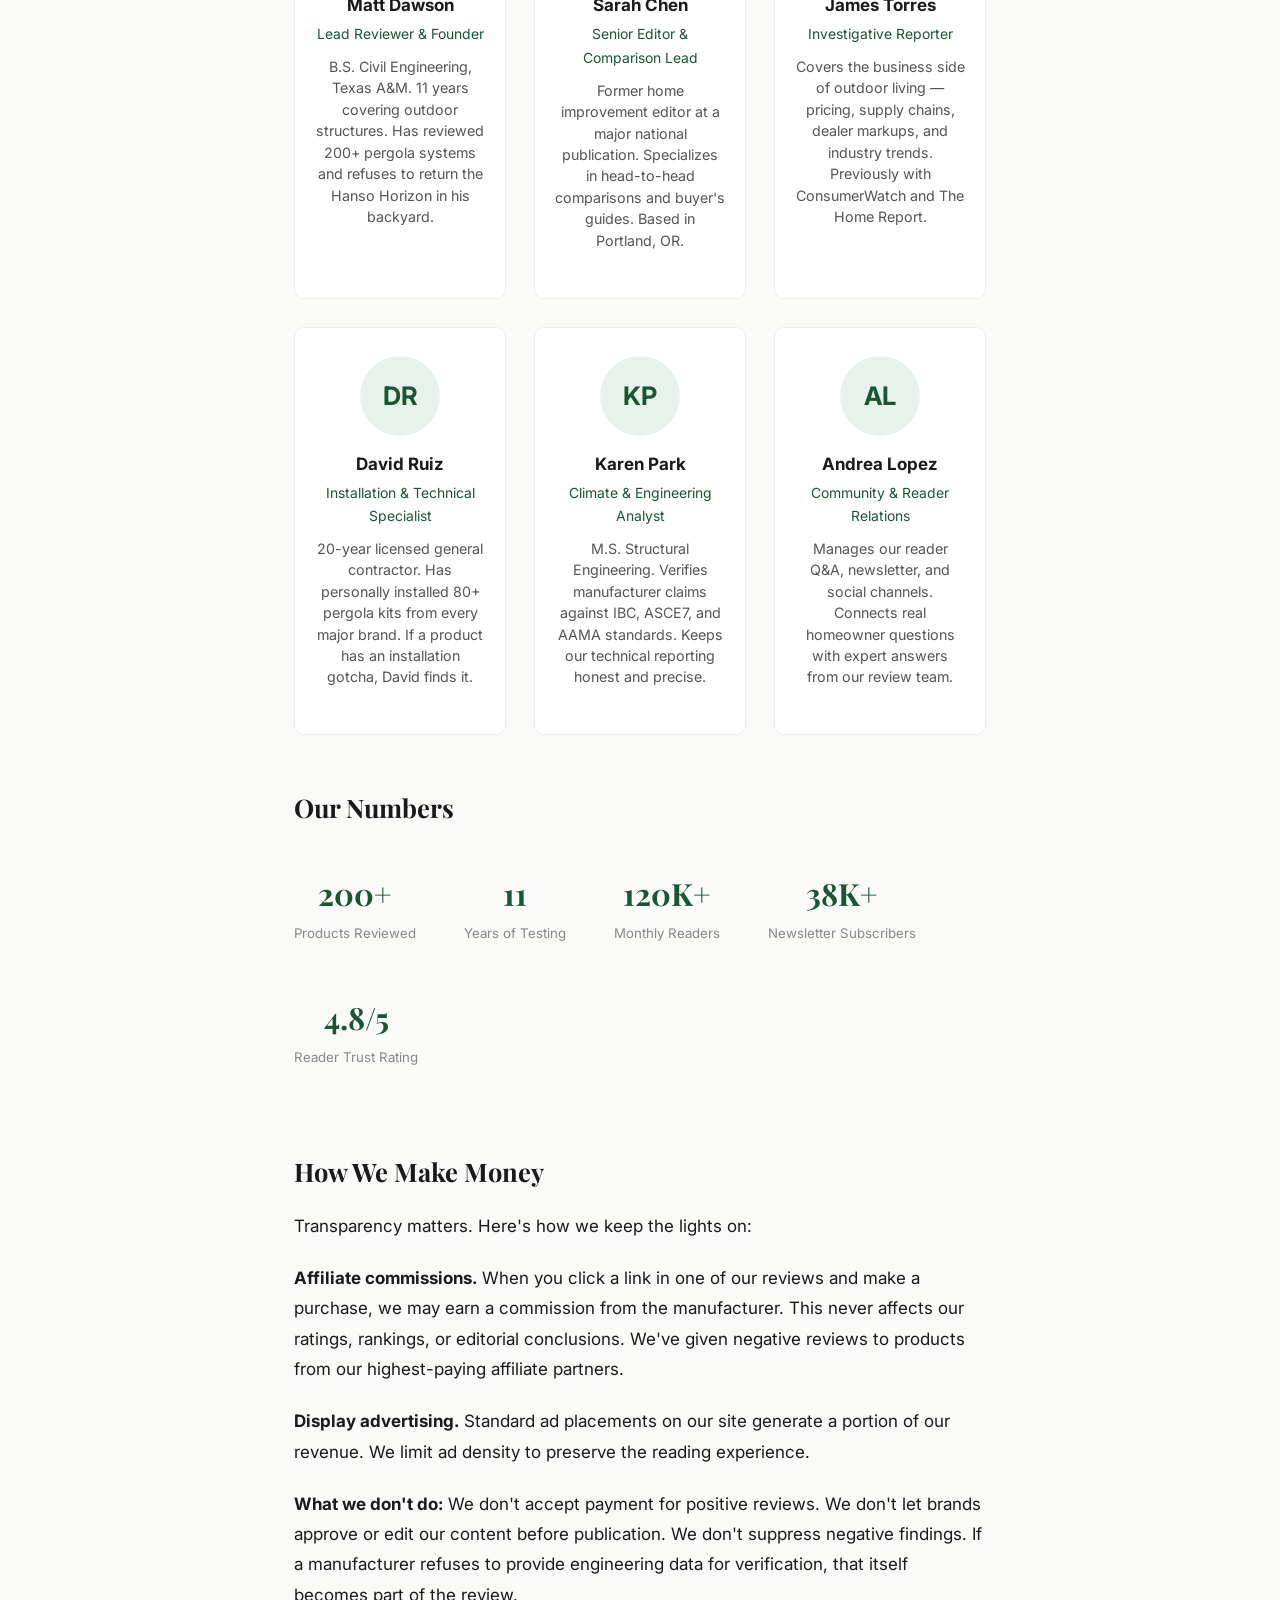
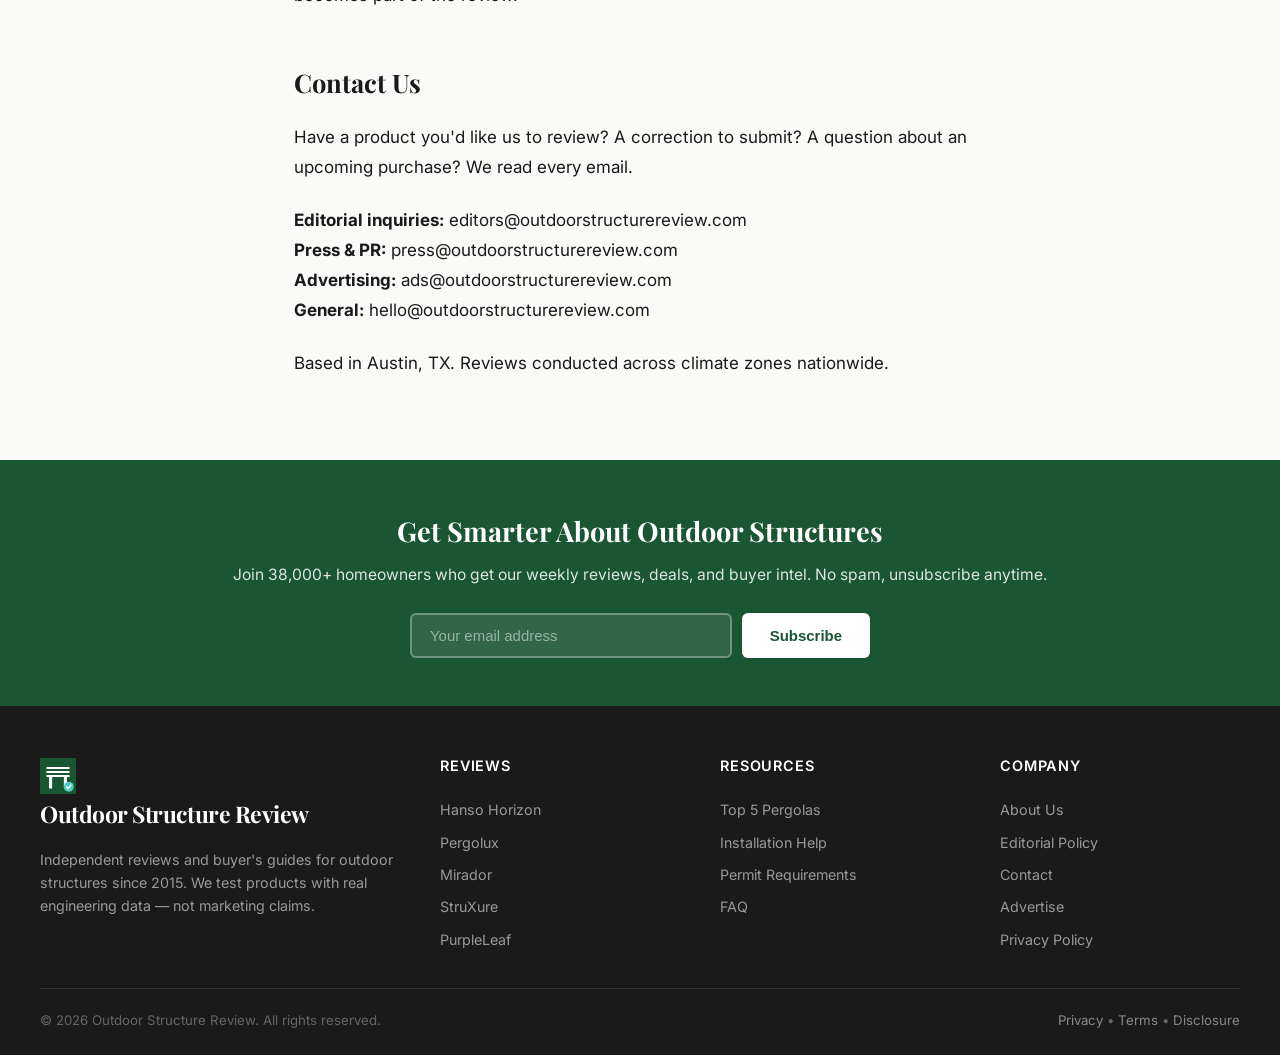
==== commit 84354808: "Add PurpleLeaf review article, redesign site logo as pergola icon - New PurpleLeaf review: full inve" ====
--- a/about.html
+++ b/about.html
@@ -9,7 +9,7 @@
   <link rel="preconnect" href="https://fonts.gstatic.com" crossorigin>
   <link href="https://fonts.googleapis.com/css2?family=Inter:wght@400;500;600;700&family=Playfair+Display:wght@700;800&display=swap" rel="stylesheet">
   <link rel="stylesheet" href="css/style.css?v=2">
-  <link rel="icon" href="data:image/svg+xml,<svg xmlns='http://www.w3.org/2000/svg' viewBox='0 0 100 100'><rect width='100' height='100' rx='12' fill='%231a5632'/><text x='50' y='68' font-family='Georgia' font-size='55' font-weight='700' fill='white' text-anchor='middle'>O</text></svg>">
+  <link rel="icon" href="data:image/svg+xml,<svg xmlns='http://www.w3.org/2000/svg' viewBox='0 0 40 40'><rect width='40' height='40' rx='8' fill='%231a5632'/><line x1='8' y1='11' x2='32' y2='11' stroke='white' stroke-width='2.2' stroke-linecap='round'/><line x1='8' y1='15.5' x2='32' y2='15.5' stroke='white' stroke-width='2.2' stroke-linecap='round'/><line x1='8' y1='20' x2='32' y2='20' stroke='white' stroke-width='2.2' stroke-linecap='round'/><rect x='10' y='20' width='3.5' height='14' rx='1' fill='white'/><rect x='26.5' y='20' width='3.5' height='14' rx='1' fill='white'/><circle cx='32' cy='32' r='5.5' fill='%234ecdc4'/><polyline points='29.5,32 31.2,33.8 34.5,30.2' fill='none' stroke='white' stroke-width='1.5' stroke-linecap='round' stroke-linejoin='round'/></svg>">
 </head>
 <body>
 
@@ -17,7 +17,7 @@
 <header class="site-header">
   <div class="header-top">
     <a href="index.html" class="logo">
-      <div class="logo-icon">O</div>
+      <div class="logo-icon"><img src="images/logo.svg" alt="OSR" width="36" height="36"></div>
       <div>
         <div class="logo-text">Outdoor Structure Review</div>
         <div class="logo-tagline">Independent Testing Since 2015</div>
@@ -180,7 +180,7 @@
   <div class="footer-grid">
     <div class="footer-col footer-about">
       <a href="index.html" class="logo">
-        <div class="logo-icon">O</div>
+        <div class="logo-icon"><img src="images/logo.svg" alt="OSR" width="36" height="36"></div>
         <div class="logo-text">Outdoor Structure Review</div>
       </a>
       <p>Independent reviews and buyer's guides for outdoor structures since 2015. We test products with real engineering data — not marketing claims.</p>
@@ -191,6 +191,7 @@
       <a href="reviews/pergolux-review.html">Pergolux</a>
       <a href="reviews/mirador-review.html">Mirador</a>
       <a href="reviews/struxure-review.html">StruXure</a>
+      <a href="reviews/purpleleaf-review.html">PurpleLeaf</a>
     </div>
     <div class="footer-col">
       <h4>Resources</h4>
--- a/css/style.css
+++ b/css/style.css
@@ -70,15 +70,13 @@
 .logo-icon {
   width: 36px;
   height: 36px;
-  background: var(--color-accent);
-  border-radius: 4px;
-  display: flex;
-  align-items: center;
-  justify-content: center;
-  color: white;
-  font-weight: 700;
-  font-size: 18px;
-  font-family: var(--font-heading);
+  flex-shrink: 0;
+}
+
+.logo-icon img {
+  width: 100%;
+  height: 100%;
+  display: block;
 }
 
 .logo-text {
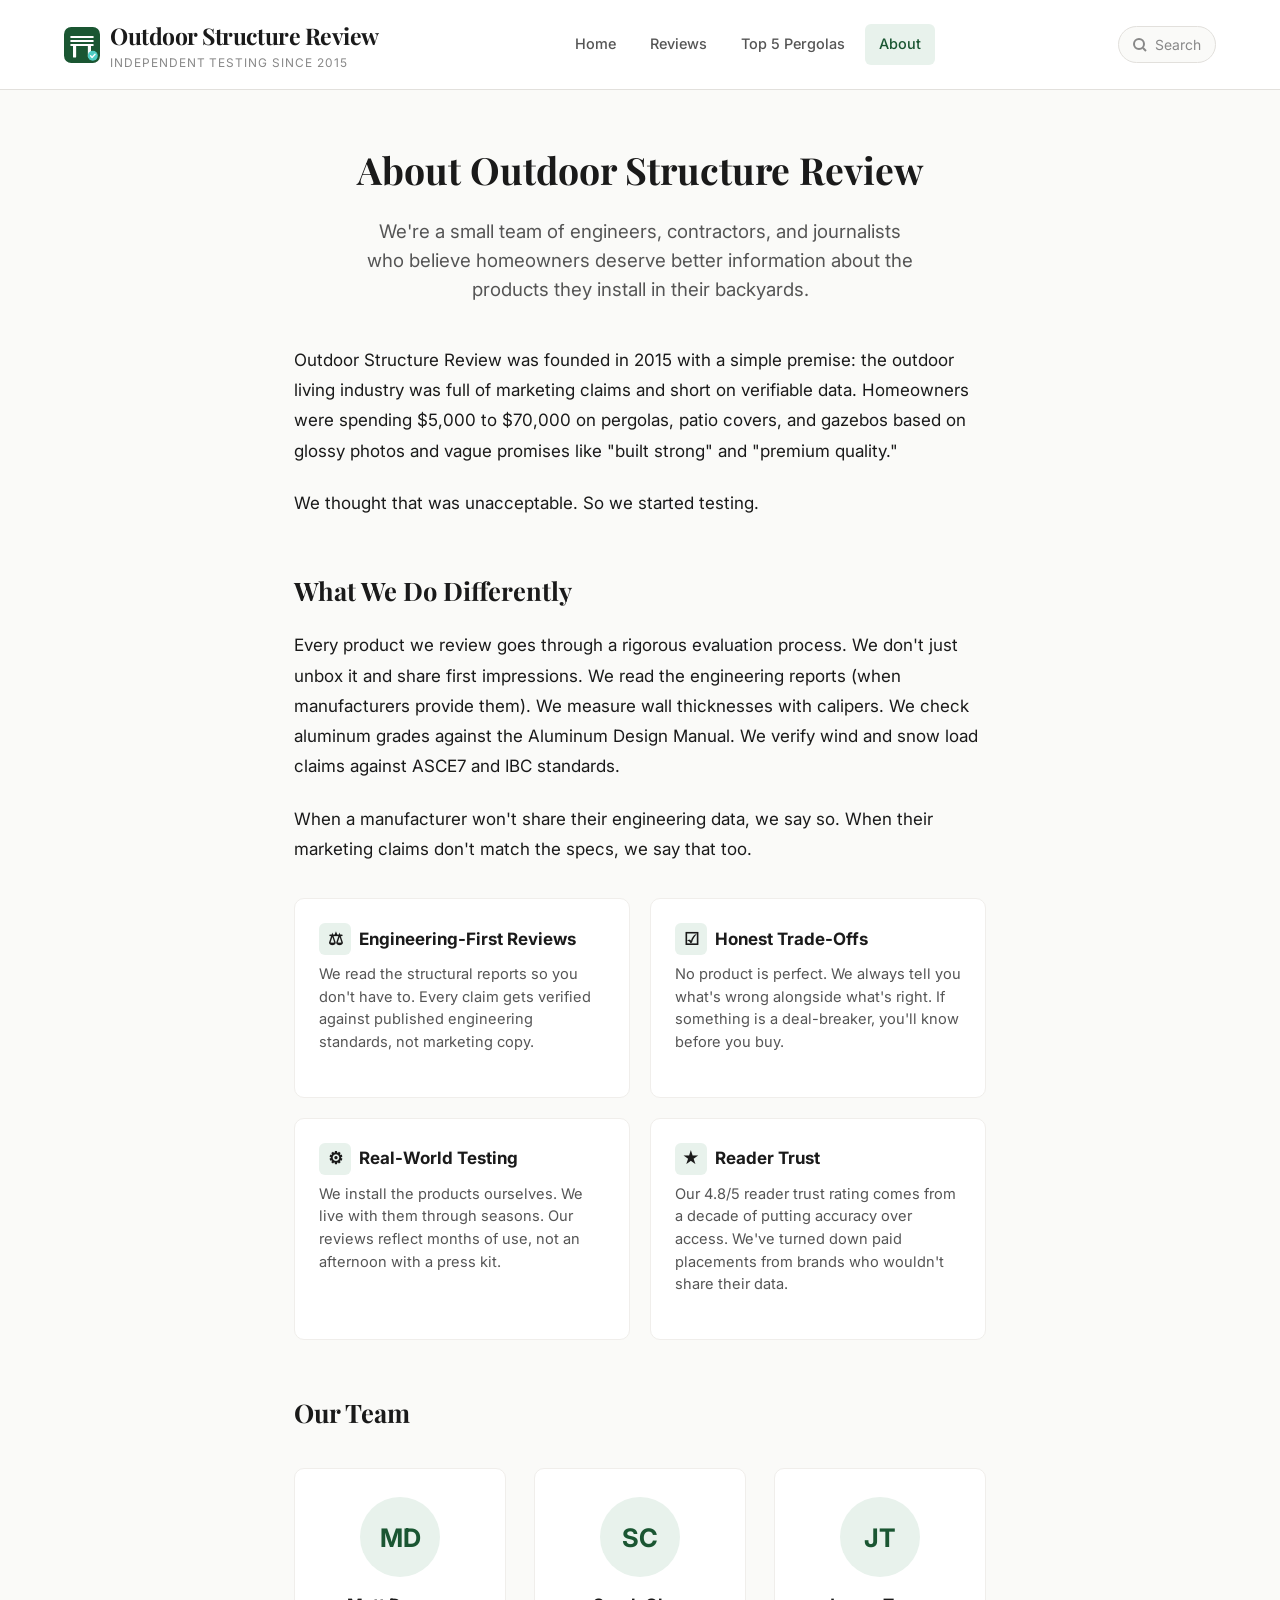
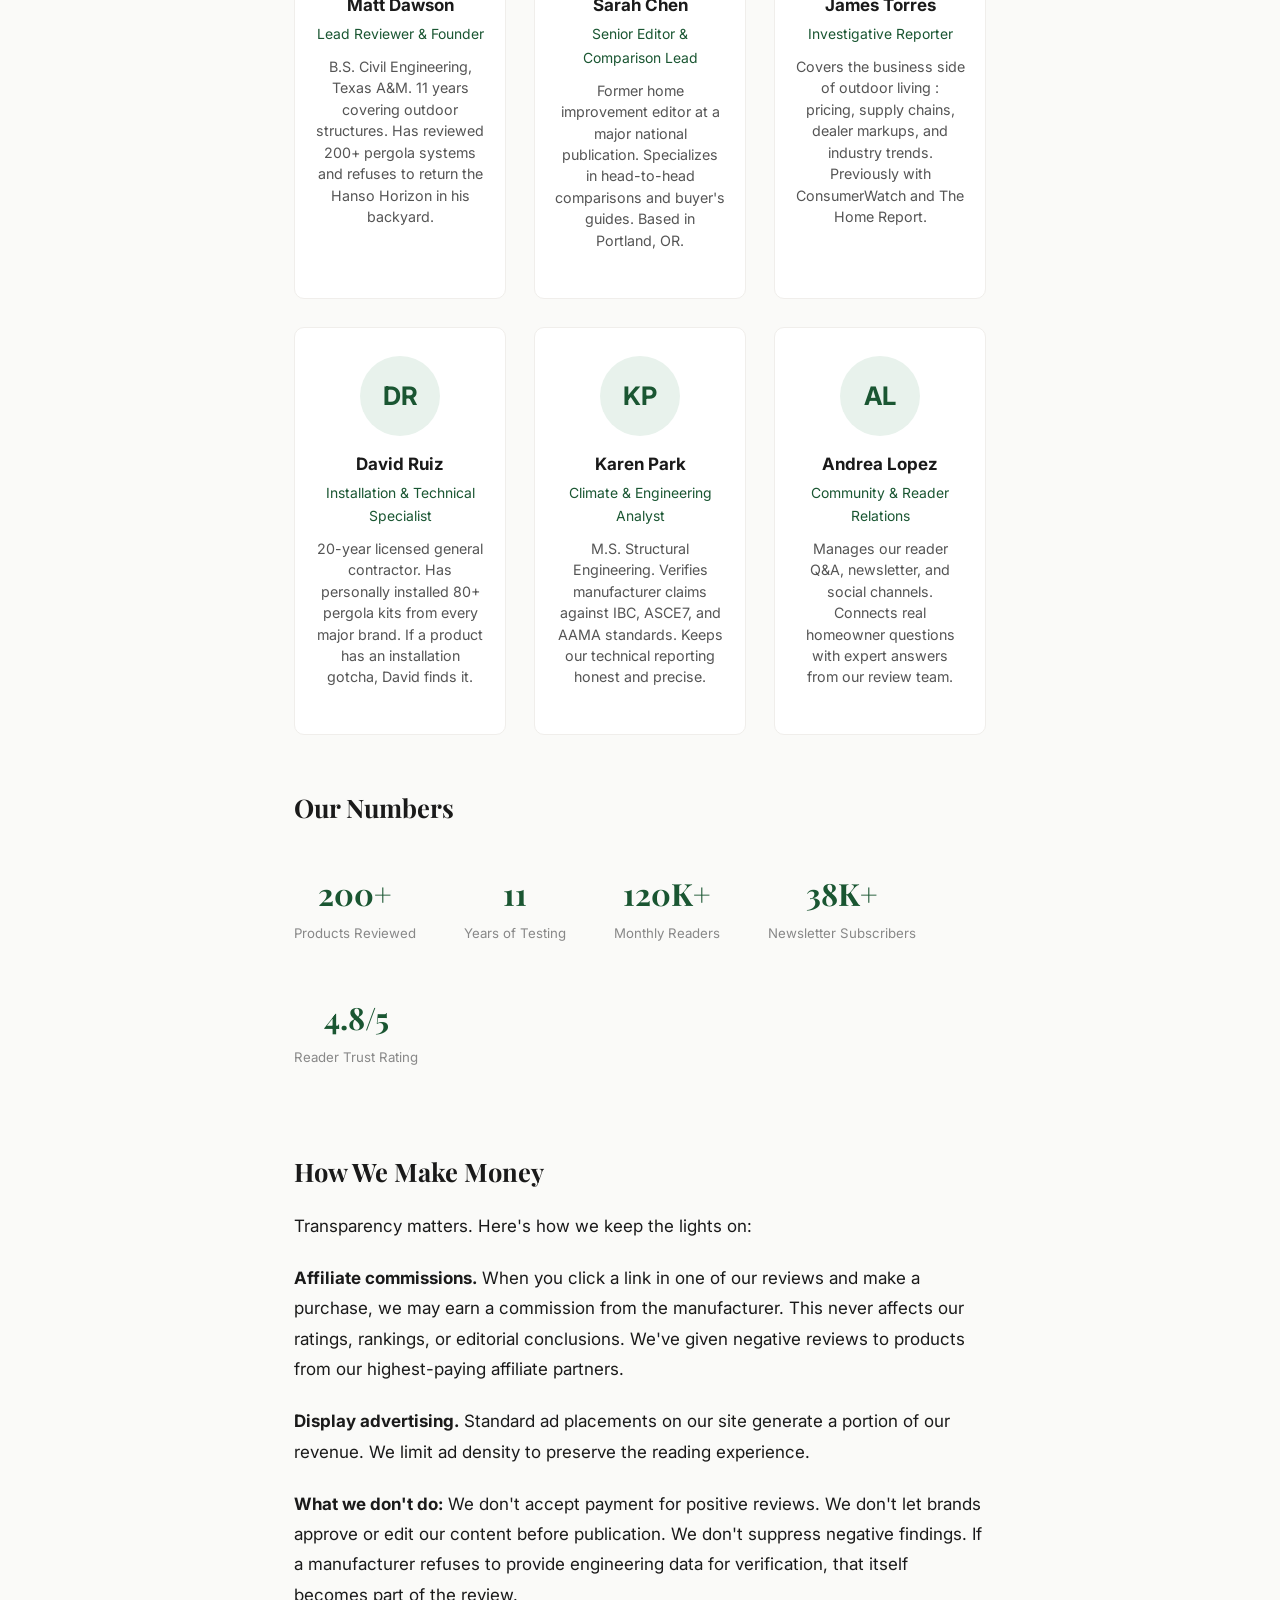
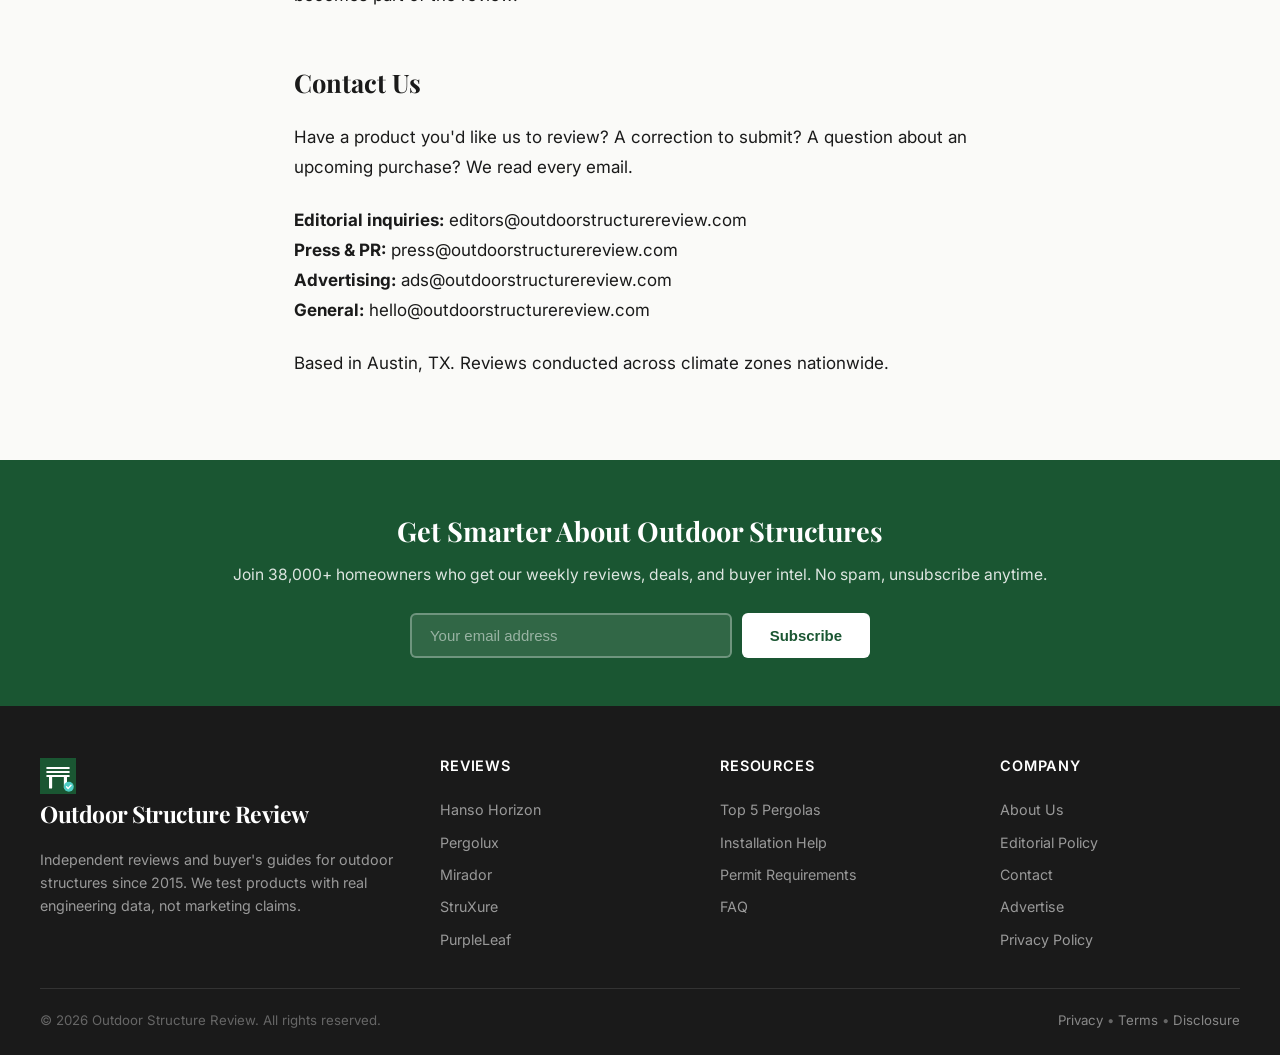
==== commit 637bfca9: "Remove all em dashes from website copy Replaced 19 em dashes across 6 HTML files with natural altern" ====
--- a/about.html
+++ b/about.html
@@ -3,7 +3,7 @@
 <head>
   <meta charset="UTF-8">
   <meta name="viewport" content="width=device-width, initial-scale=1.0">
-  <title>About Us — Outdoor Structure Review</title>
+  <title>About Us | Outdoor Structure Review</title>
   <meta name="description" content="Meet the team behind Outdoor Structure Review. Independent outdoor structure testing and reviews since 2015.">
   <link rel="preconnect" href="https://fonts.googleapis.com">
   <link rel="preconnect" href="https://fonts.gstatic.com" crossorigin>
@@ -25,7 +25,7 @@
     </a>
     <nav class="nav-main">
       <a href="index.html">Home</a>
-      <a href="reviews/horizon-launch-early-review.html">Reviews</a>
+      <a href="index.html#reviews">Reviews</a>
       <a href="top-pergolas-2026.html">Top 5 Pergolas</a>
       <a href="about.html" class="active">About</a>
     </nav>
@@ -60,7 +60,7 @@
   <div class="values-grid">
     <div class="value-card">
       <h3><div class="value-icon">&#9878;</div> Engineering-First Reviews</h3>
-      <p>We read the structural reports so you don't have to. Every claim gets verified against published engineering standards — not marketing copy.</p>
+      <p>We read the structural reports so you don't have to. Every claim gets verified against published engineering standards, not marketing copy.</p>
     </div>
     <div class="value-card">
       <h3><div class="value-icon">&#9745;</div> Honest Trade-Offs</h3>
@@ -68,7 +68,7 @@
     </div>
     <div class="value-card">
       <h3><div class="value-icon">&#9881;</div> Real-World Testing</h3>
-      <p>We install the products ourselves. We live with them through seasons. Our reviews reflect months of use — not an afternoon with a press kit.</p>
+      <p>We install the products ourselves. We live with them through seasons. Our reviews reflect months of use, not an afternoon with a press kit.</p>
     </div>
     <div class="value-card">
       <h3><div class="value-icon">&#9733;</div> Reader Trust</h3>
@@ -95,7 +95,7 @@
       <div class="team-avatar">JT</div>
       <h3>James Torres</h3>
       <div class="role">Investigative Reporter</div>
-      <p>Covers the business side of outdoor living — pricing, supply chains, dealer markups, and industry trends. Previously with ConsumerWatch and The Home Report.</p>
+      <p>Covers the business side of outdoor living : pricing, supply chains, dealer markups, and industry trends. Previously with ConsumerWatch and The Home Report.</p>
     </div>
     <div class="team-card">
       <div class="team-avatar">DR</div>
@@ -183,7 +183,7 @@
         <div class="logo-icon"><img src="images/logo.svg" alt="OSR" width="36" height="36"></div>
         <div class="logo-text">Outdoor Structure Review</div>
       </a>
-      <p>Independent reviews and buyer's guides for outdoor structures since 2015. We test products with real engineering data — not marketing claims.</p>
+      <p>Independent reviews and buyer's guides for outdoor structures since 2015. We test products with real engineering data, not marketing claims.</p>
     </div>
     <div class="footer-col">
       <h4>Reviews</h4>
